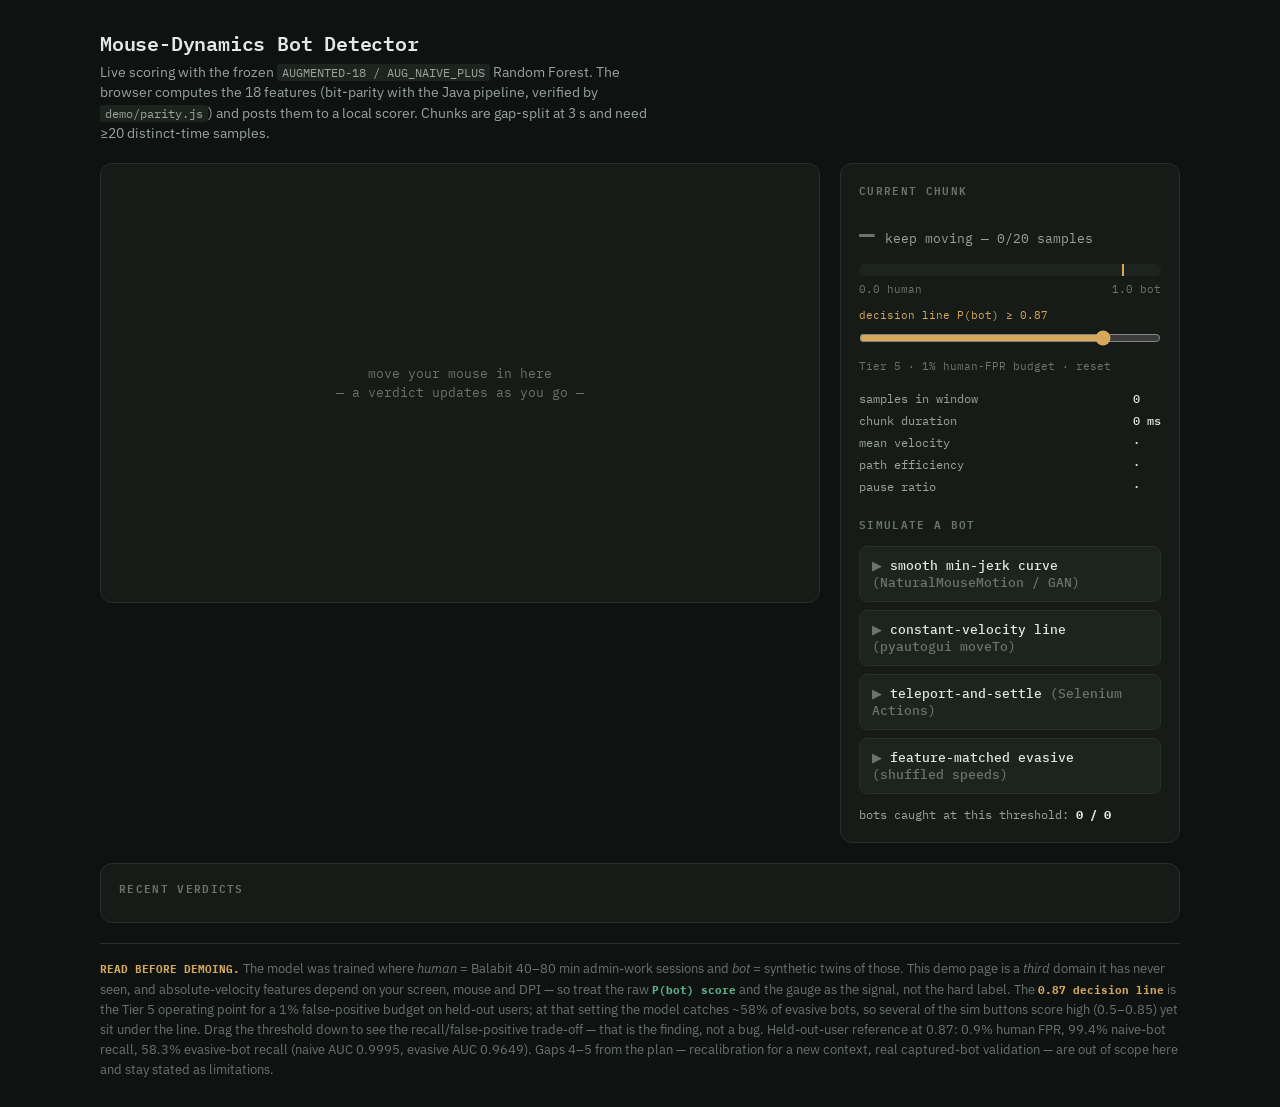
==== demo/index.html @ 03826515 "Demo front end: capture->feature bridge, live scorer, demo page Gaps 1-3 of the demo plan (model sel" ====
<!doctype html>
<html lang="en">
<head>
<meta charset="utf-8">
<meta name="viewport" content="width=device-width, initial-scale=1">
<title>Mouse-Dynamics Bot Detector — live demo</title>
<link rel="preconnect" href="https://fonts.googleapis.com">
<link rel="preconnect" href="https://fonts.gstatic.com" crossorigin>
<link rel="stylesheet" href="https://fonts.googleapis.com/css2?family=IBM+Plex+Mono:wght@400;500;600&family=IBM+Plex+Sans:wght@400;500;600&display=swap">
<style>
  :root{
    --bg:#0E1210; --panel:#161B18; --panel-2:#1D2420; --line:#28302B;
    --ink:#E4E8E4; --ink-soft:#9AA39C; --ink-faint:#6B746D;
    --accent:#5FB48D; --human:#5FB48D; --bot:#E4796C; --warn:#D6A85C;
    --mono:'IBM Plex Mono',ui-monospace,SFMono-Regular,Menlo,monospace;
    --sans:'IBM Plex Sans',system-ui,-apple-system,Segoe UI,Roboto,sans-serif;
  }
  *{box-sizing:border-box;margin:0}
  body{background:var(--bg);color:var(--ink);font-family:var(--sans);
    line-height:1.5;padding:28px;min-height:100vh}
  .shell{max-width:1080px;margin:0 auto;display:grid;gap:20px;
    grid-template-columns:1fr 340px}
  header{grid-column:1/-1}
  h1{font-family:var(--mono);font-weight:600;font-size:20px;letter-spacing:-.01em}
  .sub{color:var(--ink-soft);font-size:13.5px;margin-top:4px;max-width:70ch}
  .sub code{font-family:var(--mono);font-size:12px;background:var(--panel-2);
    padding:1px 5px;border-radius:3px}

  .arena{position:relative;background:var(--panel);border:1px solid var(--line);
    border-radius:12px;height:440px;overflow:hidden;cursor:crosshair;
    display:flex;align-items:center;justify-content:center}
  .arena .hint{font-family:var(--mono);font-size:13px;color:var(--ink-faint);
    text-align:center;pointer-events:none;transition:opacity .3s}
  .arena.active .hint{opacity:0}
  canvas.trail{position:absolute;inset:0;width:100%;height:100%}

  .panel{background:var(--panel);border:1px solid var(--line);border-radius:12px;
    padding:18px}
  .panel h2{font-family:var(--mono);font-size:11px;letter-spacing:.12em;
    text-transform:uppercase;color:var(--ink-faint);font-weight:600;margin-bottom:14px}

  .verdict{display:flex;align-items:baseline;gap:10px;margin-bottom:6px}
  .verdict .label{font-family:var(--mono);font-weight:600;font-size:26px}
  .verdict .label.human{color:var(--human)}
  .verdict .label.bot{color:var(--bot)}
  .verdict .label.idle{color:var(--ink-faint)}
  .verdict .p{font-family:var(--mono);font-size:13px;color:var(--ink-soft)}

  .meter{height:12px;background:var(--panel-2);border-radius:6px;position:relative;
    overflow:hidden;margin:12px 0 6px}
  .meter .fill{position:absolute;left:0;top:0;bottom:0;background:var(--accent);
    transition:width .25s ease, background .25s}
  .meter .thr{position:absolute;top:-3px;bottom:-3px;width:2px;background:var(--warn)}
  .scale{display:flex;justify-content:space-between;font-family:var(--mono);
    font-size:10.5px;color:var(--ink-faint)}
  .thr-ctl{display:block;margin-top:10px}
  .thr-ctl #thrNote{font-family:var(--mono);font-size:11px;color:var(--warn);display:block}
  .thr-ctl input[type=range]{width:100%;margin:6px 0 2px;accent-color:var(--warn)}
  .thr-hint{font-family:var(--mono);font-size:10.5px;color:var(--ink-faint);cursor:pointer}
  .catch{font-family:var(--mono);font-size:11.5px;color:var(--ink-soft);margin-top:12px}
  .catch b{color:var(--ink)}

  .stats{font-family:var(--mono);font-size:12px;color:var(--ink-soft);
    display:grid;grid-template-columns:1fr auto;gap:4px 12px;margin-top:14px}
  .stats b{color:var(--ink);font-weight:500}

  .btn{display:block;width:100%;font-family:var(--mono);font-size:13px;font-weight:500;
    padding:10px 12px;border-radius:8px;border:1px solid var(--line);
    background:var(--panel-2);color:var(--ink);cursor:pointer;margin-top:8px;
    text-align:left;transition:border-color .15s}
  .btn:hover{border-color:var(--accent)}
  .btn:disabled{opacity:.5;cursor:default}
  .btn .k{color:var(--ink-faint)}

  .log{grid-column:1/-1;background:var(--panel);border:1px solid var(--line);
    border-radius:12px;padding:16px 18px}
  .log h2{font-family:var(--mono);font-size:11px;letter-spacing:.12em;
    text-transform:uppercase;color:var(--ink-faint);font-weight:600;margin-bottom:10px}
  .log .rows{font-family:var(--mono);font-size:12px;max-height:150px;overflow-y:auto}
  .log .row{display:grid;grid-template-columns:64px 90px 1fr auto;gap:12px;
    padding:3px 0;border-bottom:1px solid var(--line);color:var(--ink-soft)}
  .log .row:last-child{border:none}
  .log .row .v.human{color:var(--human)}
  .log .row .v.bot{color:var(--bot)}

  .disclaimer{grid-column:1/-1;font-size:12.5px;color:var(--ink-faint);
    border-top:1px solid var(--line);padding-top:14px;line-height:1.6}
  .disclaimer b{color:var(--warn);font-family:var(--mono);font-size:11px}

  @media(max-width:820px){.shell{grid-template-columns:1fr}}
</style>
</head>
<body>
<div class="shell">
  <header>
    <h1>Mouse-Dynamics Bot Detector</h1>
    <p class="sub">Live scoring with the frozen <code>AUGMENTED-18 / AUG_NAIVE_PLUS</code>
      Random Forest. The browser computes the 18 features (bit-parity with the Java
      pipeline, verified by <code>demo/parity.js</code>) and posts them to a local
      scorer. Chunks are gap-split at 3&nbsp;s and need ≥20 distinct-time samples.</p>
  </header>

  <div class="arena" id="arena">
    <canvas class="trail" id="trail"></canvas>
    <div class="hint">move your mouse in here<br>— a verdict updates as you go —</div>
  </div>

  <div class="panel">
    <h2>Current chunk</h2>
    <div class="verdict">
      <span class="label idle" id="verdict">—</span>
      <span class="p" id="prob">P(bot) = ·</span>
    </div>
    <div class="meter">
      <div class="fill" id="fill" style="width:0%"></div>
      <div class="thr" id="thr" style="left:87%"></div>
    </div>
    <div class="scale"><span>0.0 human</span><span>1.0 bot</span></div>

    <label class="thr-ctl">
      <span id="thrNote">decision line P(bot) ≥ 0.87</span>
      <input type="range" id="thrSlider" min="0.40" max="0.97" step="0.01" value="0.87">
      <span class="thr-hint" id="thrHint">Tier&nbsp;5 · 1% human-FPR budget · reset</span>
    </label>

    <div class="stats" id="stats">
      <span>samples in window</span><b id="sN">0</b>
      <span>chunk duration</span><b id="sDur">0 ms</b>
      <span>mean velocity</span><b id="sVel">·</b>
      <span>path efficiency</span><b id="sEff">·</b>
      <span>pause ratio</span><b id="sPause">·</b>
    </div>

    <h2 style="margin-top:20px">Simulate a bot</h2>
    <button class="btn" id="btnBezier"><span class="k">▶</span> smooth min-jerk curve <span class="k">(NaturalMouseMotion / GAN)</span></button>
    <button class="btn" id="btnLinear"><span class="k">▶</span> constant-velocity line <span class="k">(pyautogui moveTo)</span></button>
    <button class="btn" id="btnStep"><span class="k">▶</span> teleport-and-settle <span class="k">(Selenium Actions)</span></button>
    <button class="btn" id="btnEvasive"><span class="k">▶</span> feature-matched evasive <span class="k">(shuffled speeds)</span></button>
    <p class="catch" id="catch">bots caught at this threshold: <b id="catchN">0 / 0</b></p>
  </div>

  <div class="log">
    <h2>Recent verdicts</h2>
    <div class="rows" id="rows"></div>
  </div>

  <p class="disclaimer">
    <b>READ BEFORE DEMOING.</b>
    The model was trained where <em>human</em> = Balabit 40–80&nbsp;min admin-work
    sessions and <em>bot</em> = synthetic twins of those. This demo page is a
    <em>third</em> domain it has never seen, and absolute-velocity features depend
    on your screen, mouse and DPI — so treat the raw <b style="color:var(--accent)">P(bot) score</b>
    and the gauge as the signal, not the hard label. The <b style="color:var(--warn)">0.87
    decision line</b> is the Tier&nbsp;5 operating point for a 1% false-positive
    budget on held-out users; at that setting the model catches ~58% of evasive
    bots, so several of the sim buttons score high (0.5–0.85) yet sit under the
    line. Drag the threshold down to see the recall/false-positive trade-off — that
    is the finding, not a bug. Held-out-user reference at 0.87: 0.9% human FPR,
    99.4% naive-bot recall, 58.3% evasive-bot recall (naive AUC 0.9995, evasive
    AUC 0.9649). Gaps 4–5 from the plan — recalibration for a new context, real
    captured-bot validation — are out of scope here and stay stated as limitations.
  </p>
</div>

<script src="features.js"></script>
<script src="demo.js"></script>
</body>
</html>
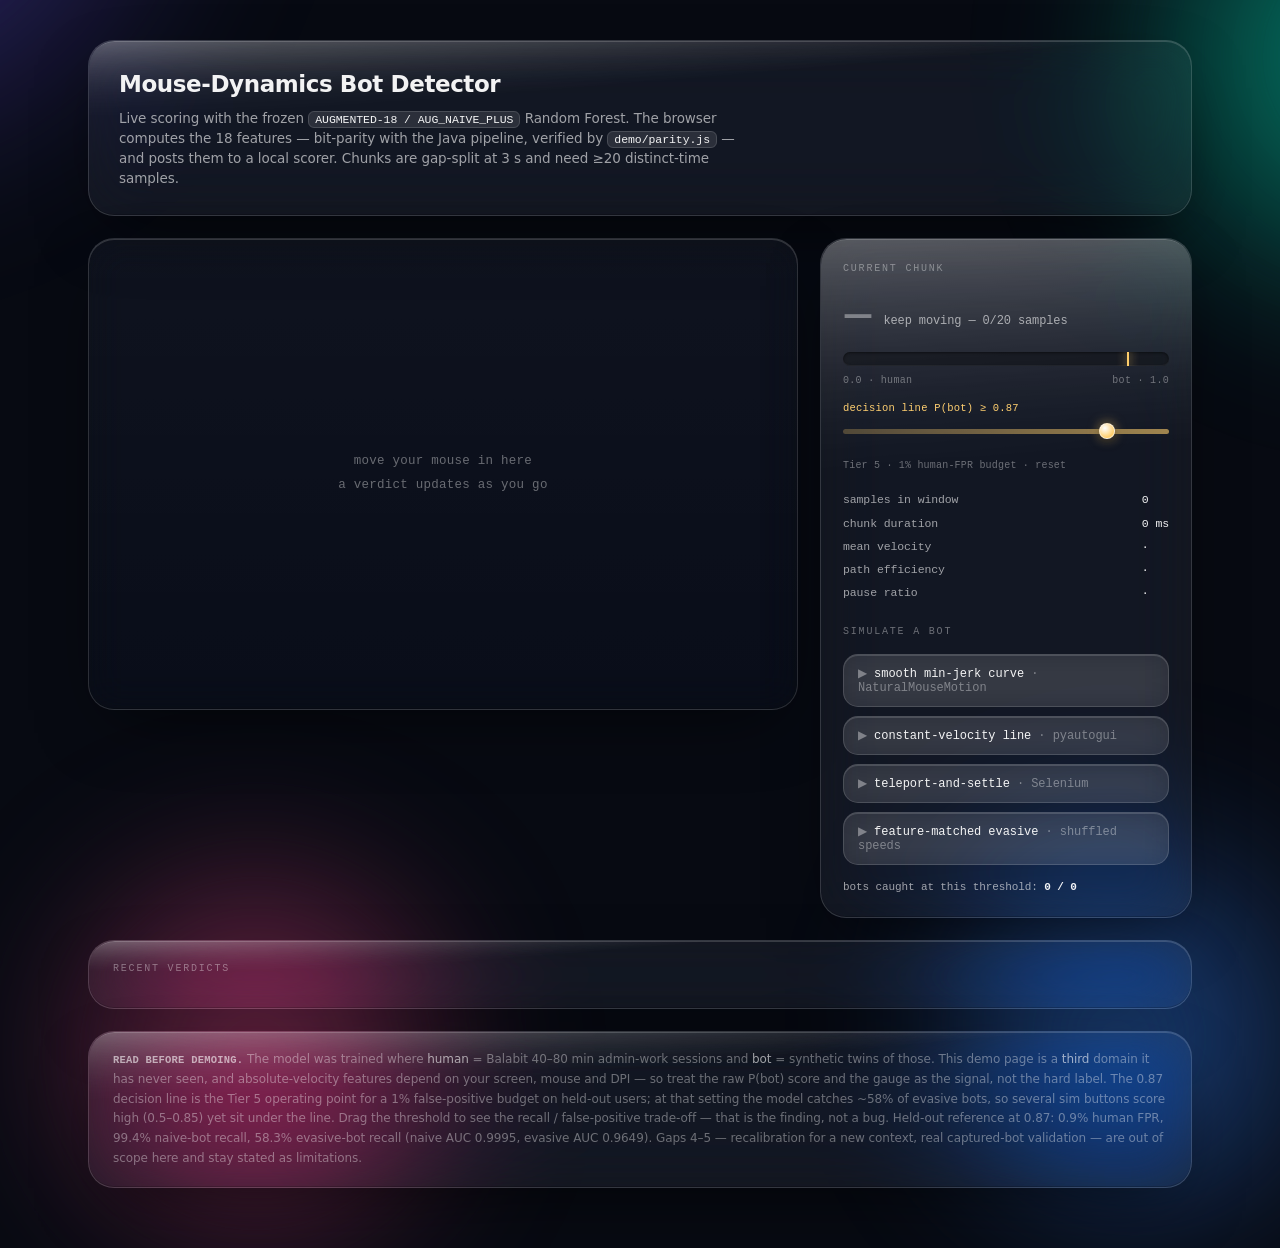
==== commit 2ce4d8fc: "Demo: Liquid Glass redesign Restyled demo/index.html in place (all capture/scoring JS unchanged): am" ====
--- a/demo/index.html
+++ b/demo/index.html
@@ -4,118 +4,217 @@
 <meta charset="utf-8">
 <meta name="viewport" content="width=device-width, initial-scale=1">
 <title>Mouse-Dynamics Bot Detector — live demo</title>
-<link rel="preconnect" href="https://fonts.googleapis.com">
-<link rel="preconnect" href="https://fonts.gstatic.com" crossorigin>
-<link rel="stylesheet" href="https://fonts.googleapis.com/css2?family=IBM+Plex+Mono:wght@400;500;600&family=IBM+Plex+Sans:wght@400;500;600&display=swap">
 <style>
   :root{
-    --bg:#0E1210; --panel:#161B18; --panel-2:#1D2420; --line:#28302B;
-    --ink:#E4E8E4; --ink-soft:#9AA39C; --ink-faint:#6B746D;
-    --accent:#5FB48D; --human:#5FB48D; --bot:#E4796C; --warn:#D6A85C;
-    --mono:'IBM Plex Mono',ui-monospace,SFMono-Regular,Menlo,monospace;
-    --sans:'IBM Plex Sans',system-ui,-apple-system,Segoe UI,Roboto,sans-serif;
-  }
+    /* ambient field */
+    --void:#070a12;
+    --orb-1:#6f5cff;   /* violet  */
+    --orb-2:#25e6c5;   /* teal    */
+    --orb-3:#ff5c8a;   /* magenta */
+    --orb-4:#4d84ff;   /* blue    */
+
+    /* glass */
+    --glass:rgba(255,255,255,.055);
+    --glass-hi:rgba(255,255,255,.10);
+    --edge:rgba(255,255,255,.14);
+    --edge-lit:rgba(255,255,255,.42);
+    --shadow:0 24px 70px -24px rgba(0,0,0,.65);
+    --inner:inset 0 1px 0 rgba(255,255,255,.16), inset 0 -1px 0 rgba(0,0,0,.18);
+
+    /* ink */
+    --ink:rgba(255,255,255,.95);
+    --ink-soft:rgba(255,255,255,.60);
+    --ink-faint:rgba(255,255,255,.38);
+
+    /* state */
+    --human:#5fe9b6;
+    --bot:#ff7d6c;
+    --warn:#ffce6b;
+
+    --r-lg:26px; --r-md:15px; --r-sm:10px;
+    --sans:-apple-system,BlinkMacSystemFont,"SF Pro Text","SF Pro Display","Segoe UI",system-ui,sans-serif;
+    --mono:"SF Mono",ui-monospace,SFMono-Regular,Menlo,"Cascadia Mono",monospace;
+  }
+
   *{box-sizing:border-box;margin:0}
-  body{background:var(--bg);color:var(--ink);font-family:var(--sans);
-    line-height:1.5;padding:28px;min-height:100vh}
-  .shell{max-width:1080px;margin:0 auto;display:grid;gap:20px;
-    grid-template-columns:1fr 340px}
-  header{grid-column:1/-1}
-  h1{font-family:var(--mono);font-weight:600;font-size:20px;letter-spacing:-.01em}
-  .sub{color:var(--ink-soft);font-size:13.5px;margin-top:4px;max-width:70ch}
-  .sub code{font-family:var(--mono);font-size:12px;background:var(--panel-2);
-    padding:1px 5px;border-radius:3px}
-
-  .arena{position:relative;background:var(--panel);border:1px solid var(--line);
-    border-radius:12px;height:440px;overflow:hidden;cursor:crosshair;
-    display:flex;align-items:center;justify-content:center}
-  .arena .hint{font-family:var(--mono);font-size:13px;color:var(--ink-faint);
-    text-align:center;pointer-events:none;transition:opacity .3s}
+  html,body{height:100%}
+  body{
+    font-family:var(--sans);color:var(--ink);line-height:1.5;
+    background:var(--void);
+    -webkit-font-smoothing:antialiased;text-rendering:optimizeLegibility;
+    overflow-x:hidden;
+  }
+
+  /* ---------- ambient depth layer ---------- */
+  .ambient{position:fixed;inset:-20vmax;z-index:-1;filter:blur(70px) saturate(150%);pointer-events:none}
+  .ambient span{position:absolute;border-radius:50%;opacity:.55;mix-blend-mode:screen}
+  .ambient .a{width:52vmax;height:52vmax;left:-8vmax;top:-10vmax;background:radial-gradient(circle at 30% 30%,var(--orb-1),transparent 62%);animation:drift1 34s ease-in-out infinite}
+  .ambient .b{width:46vmax;height:46vmax;right:-6vmax;top:6vmax;background:radial-gradient(circle at 60% 40%,var(--orb-2),transparent 60%);animation:drift2 40s ease-in-out infinite}
+  .ambient .c{width:44vmax;height:44vmax;left:18vmax;bottom:-14vmax;background:radial-gradient(circle at 50% 50%,var(--orb-3),transparent 60%);animation:drift3 46s ease-in-out infinite}
+  .ambient .d{width:38vmax;height:38vmax;right:10vmax;bottom:-6vmax;background:radial-gradient(circle at 40% 60%,var(--orb-4),transparent 62%);animation:drift1 52s ease-in-out infinite reverse}
+  @keyframes drift1{0%,100%{transform:translate3d(0,0,0)}50%{transform:translate3d(6vmax,4vmax,0)}}
+  @keyframes drift2{0%,100%{transform:translate3d(0,0,0)}50%{transform:translate3d(-5vmax,5vmax,0)}}
+  @keyframes drift3{0%,100%{transform:translate3d(0,0,0)}50%{transform:translate3d(4vmax,-6vmax,0)}}
+
+  /* ---------- glass surface ---------- */
+  .glass{
+    position:relative;
+    background:var(--glass);
+    -webkit-backdrop-filter:blur(30px) saturate(165%);
+    backdrop-filter:blur(30px) saturate(165%);
+    border:1px solid var(--edge);
+    border-radius:var(--r-lg);
+    box-shadow:var(--shadow),var(--inner);
+  }
+  .glass::before{
+    content:"";position:absolute;inset:0;border-radius:inherit;pointer-events:none;
+    background:linear-gradient(175deg,var(--edge-lit),transparent 34%);
+    -webkit-mask:linear-gradient(#000,transparent 46%);mask:linear-gradient(#000,transparent 46%);
+    opacity:.7;
+  }
+
+  /* ---------- layout ---------- */
+  .wrap{max-width:1160px;margin:0 auto;padding:40px 28px 64px;
+    display:grid;grid-template-columns:1fr 372px;gap:22px;align-items:start}
+  header{grid-column:1/-1;padding:26px 30px;display:flex;flex-direction:column;gap:6px}
+  h1{font-size:23px;font-weight:600;letter-spacing:-.018em}
+  .sub{color:var(--ink-soft);font-size:13.5px;max-width:74ch;letter-spacing:-.005em}
+  .sub code{font-family:var(--mono);font-size:11.5px;color:var(--ink);
+    background:var(--glass-hi);padding:1px 6px;border-radius:6px;border:1px solid var(--edge)}
+
+  /* ---------- arena ---------- */
+  .arena{
+    position:relative;height:472px;overflow:hidden;cursor:crosshair;
+    border-radius:var(--r-lg);
+    background:linear-gradient(180deg,rgba(255,255,255,.04),rgba(255,255,255,.015));
+    -webkit-backdrop-filter:blur(18px) saturate(150%);backdrop-filter:blur(18px) saturate(150%);
+    border:1px solid var(--edge);box-shadow:var(--shadow),var(--inner);
+    display:flex;align-items:center;justify-content:center;
+  }
+  canvas.trail{position:absolute;inset:0;width:100%;height:100%}
+  .hint{font-family:var(--mono);font-size:12.5px;color:var(--ink-faint);text-align:center;
+    pointer-events:none;transition:opacity .4s ease;line-height:1.9;letter-spacing:.02em}
   .arena.active .hint{opacity:0}
-  canvas.trail{position:absolute;inset:0;width:100%;height:100%}
-
-  .panel{background:var(--panel);border:1px solid var(--line);border-radius:12px;
-    padding:18px}
-  .panel h2{font-family:var(--mono);font-size:11px;letter-spacing:.12em;
-    text-transform:uppercase;color:var(--ink-faint);font-weight:600;margin-bottom:14px}
-
-  .verdict{display:flex;align-items:baseline;gap:10px;margin-bottom:6px}
-  .verdict .label{font-family:var(--mono);font-weight:600;font-size:26px}
-  .verdict .label.human{color:var(--human)}
-  .verdict .label.bot{color:var(--bot)}
+
+  /* ---------- panel ---------- */
+  .panel{padding:22px}
+  .panel h2{font-family:var(--mono);font-size:10px;font-weight:500;letter-spacing:.18em;
+    text-transform:uppercase;color:var(--ink-faint);margin-bottom:15px}
+
+  .verdict{display:flex;align-items:baseline;gap:11px;margin-bottom:2px}
+  .verdict .label{font-size:30px;font-weight:600;letter-spacing:-.02em;transition:color .3s ease}
+  .verdict .label.human{color:var(--human);text-shadow:0 0 24px rgba(95,233,182,.45)}
+  .verdict .label.bot{color:var(--bot);text-shadow:0 0 24px rgba(255,125,108,.45)}
   .verdict .label.idle{color:var(--ink-faint)}
-  .verdict .p{font-family:var(--mono);font-size:13px;color:var(--ink-soft)}
-
-  .meter{height:12px;background:var(--panel-2);border-radius:6px;position:relative;
-    overflow:hidden;margin:12px 0 6px}
-  .meter .fill{position:absolute;left:0;top:0;bottom:0;background:var(--accent);
-    transition:width .25s ease, background .25s}
-  .meter .thr{position:absolute;top:-3px;bottom:-3px;width:2px;background:var(--warn)}
-  .scale{display:flex;justify-content:space-between;font-family:var(--mono);
-    font-size:10.5px;color:var(--ink-faint)}
-  .thr-ctl{display:block;margin-top:10px}
-  .thr-ctl #thrNote{font-family:var(--mono);font-size:11px;color:var(--warn);display:block}
-  .thr-ctl input[type=range]{width:100%;margin:6px 0 2px;accent-color:var(--warn)}
-  .thr-hint{font-family:var(--mono);font-size:10.5px;color:var(--ink-faint);cursor:pointer}
-  .catch{font-family:var(--mono);font-size:11.5px;color:var(--ink-soft);margin-top:12px}
-  .catch b{color:var(--ink)}
-
-  .stats{font-family:var(--mono);font-size:12px;color:var(--ink-soft);
-    display:grid;grid-template-columns:1fr auto;gap:4px 12px;margin-top:14px}
-  .stats b{color:var(--ink);font-weight:500}
-
-  .btn{display:block;width:100%;font-family:var(--mono);font-size:13px;font-weight:500;
-    padding:10px 12px;border-radius:8px;border:1px solid var(--line);
-    background:var(--panel-2);color:var(--ink);cursor:pointer;margin-top:8px;
-    text-align:left;transition:border-color .15s}
-  .btn:hover{border-color:var(--accent)}
-  .btn:disabled{opacity:.5;cursor:default}
+  .verdict .p{font-family:var(--mono);font-size:12px;color:var(--ink-soft);letter-spacing:-.01em}
+
+  .meter{position:relative;height:14px;margin:16px 0 7px;border-radius:999px;overflow:hidden;
+    background:rgba(0,0,0,.32);box-shadow:inset 0 1px 3px rgba(0,0,0,.5),inset 0 -1px 0 rgba(255,255,255,.06)}
+  .meter .fill{position:absolute;left:0;top:0;bottom:0;width:0;border-radius:999px;
+    background:linear-gradient(90deg,#2fbf8f,var(--human));
+    box-shadow:0 0 18px rgba(95,233,182,.5);
+    transition:width .35s cubic-bezier(.32,.9,.32,1),background .3s ease,box-shadow .3s ease}
+  .meter .fill.bot{background:linear-gradient(90deg,#ff5c7a,var(--bot));
+    box-shadow:0 0 20px rgba(255,125,108,.55)}
+  .meter .thr{position:absolute;top:-4px;bottom:-4px;width:2px;background:var(--warn);
+    box-shadow:0 0 10px rgba(255,206,107,.8);transition:left .18s ease}
+  .scale{display:flex;justify-content:space-between;font-family:var(--mono);font-size:10px;
+    color:var(--ink-faint);letter-spacing:.03em}
+
+  .thr-ctl{display:block;margin-top:13px}
+  .thr-ctl #thrNote{font-family:var(--mono);font-size:10.5px;color:var(--warn);
+    display:block;letter-spacing:.02em}
+  .thr-ctl input[type=range]{
+    -webkit-appearance:none;appearance:none;width:100%;height:26px;margin:2px 0 0;background:transparent;cursor:pointer}
+  .thr-ctl input[type=range]::-webkit-slider-runnable-track{height:5px;border-radius:999px;
+    background:linear-gradient(90deg,rgba(255,206,107,.25),rgba(255,206,107,.6))}
+  .thr-ctl input[type=range]::-moz-range-track{height:5px;border-radius:999px;background:rgba(255,206,107,.4)}
+  .thr-ctl input[type=range]::-webkit-slider-thumb{-webkit-appearance:none;appearance:none;
+    width:16px;height:16px;margin-top:-6px;border-radius:50%;
+    background:radial-gradient(circle at 35% 30%,#fff,#ffce6b 70%);
+    border:1px solid rgba(255,255,255,.6);box-shadow:0 2px 8px rgba(0,0,0,.5),0 0 12px rgba(255,206,107,.6)}
+  .thr-ctl input[type=range]::-moz-range-thumb{width:15px;height:15px;border-radius:50%;border:1px solid #fff;
+    background:#ffce6b;box-shadow:0 0 12px rgba(255,206,107,.6)}
+  .thr-hint{font-family:var(--mono);font-size:10px;color:var(--ink-faint);cursor:pointer;
+    letter-spacing:.02em;transition:color .2s}
+  .thr-hint:hover{color:var(--ink-soft)}
+
+  .stats{display:grid;grid-template-columns:1fr auto;gap:6px 14px;margin-top:16px;
+    font-family:var(--mono);font-size:11.5px;color:var(--ink-soft);letter-spacing:-.01em}
+  .stats b{color:var(--ink);font-weight:500;font-variant-numeric:tabular-nums}
+
+  .btn{display:block;width:100%;text-align:left;margin-top:9px;
+    font-family:var(--mono);font-size:12px;font-weight:500;letter-spacing:-.005em;
+    padding:11px 14px;border-radius:var(--r-md);color:var(--ink);
+    background:var(--glass-hi);
+    -webkit-backdrop-filter:blur(14px);backdrop-filter:blur(14px);
+    border:1px solid var(--edge);
+    box-shadow:inset 0 1px 0 rgba(255,255,255,.14);
+    cursor:pointer;transition:transform .16s ease,background .2s ease,box-shadow .2s ease,border-color .2s ease}
+  .btn:hover{transform:translateY(-1px);background:rgba(255,255,255,.15);
+    border-color:var(--edge-lit);box-shadow:inset 0 1px 0 rgba(255,255,255,.22),0 8px 22px -10px rgba(0,0,0,.6)}
+  .btn:active{transform:translateY(0)}
   .btn .k{color:var(--ink-faint)}
 
-  .log{grid-column:1/-1;background:var(--panel);border:1px solid var(--line);
-    border-radius:12px;padding:16px 18px}
-  .log h2{font-family:var(--mono);font-size:11px;letter-spacing:.12em;
-    text-transform:uppercase;color:var(--ink-faint);font-weight:600;margin-bottom:10px}
-  .log .rows{font-family:var(--mono);font-size:12px;max-height:150px;overflow-y:auto}
-  .log .row{display:grid;grid-template-columns:64px 90px 1fr auto;gap:12px;
-    padding:3px 0;border-bottom:1px solid var(--line);color:var(--ink-soft)}
-  .log .row:last-child{border:none}
-  .log .row .v.human{color:var(--human)}
-  .log .row .v.bot{color:var(--bot)}
-
-  .disclaimer{grid-column:1/-1;font-size:12.5px;color:var(--ink-faint);
-    border-top:1px solid var(--line);padding-top:14px;line-height:1.6}
-  .disclaimer b{color:var(--warn);font-family:var(--mono);font-size:11px}
-
-  @media(max-width:820px){.shell{grid-template-columns:1fr}}
+  .catch{font-family:var(--mono);font-size:11px;color:var(--ink-soft);margin-top:14px;letter-spacing:-.01em}
+  .catch b{color:var(--ink);font-variant-numeric:tabular-nums}
+
+  /* ---------- log ---------- */
+  .log{grid-column:1/-1;padding:20px 24px}
+  .log h2{font-family:var(--mono);font-size:10px;font-weight:500;letter-spacing:.18em;
+    text-transform:uppercase;color:var(--ink-faint);margin-bottom:12px}
+  .rows{font-family:var(--mono);font-size:11.5px;max-height:158px;overflow-y:auto}
+  .row{display:grid;grid-template-columns:66px 96px 1fr auto;gap:14px;padding:4px 0;
+    border-bottom:1px solid rgba(255,255,255,.07);color:var(--ink-soft);
+    font-variant-numeric:tabular-nums}
+  .row:last-child{border:none}
+  .row .v.human{color:var(--human)}
+  .row .v.bot{color:var(--bot)}
+
+  /* ---------- disclaimer ---------- */
+  .disclaimer{grid-column:1/-1;padding:18px 24px;font-size:12px;color:var(--ink-faint);
+    line-height:1.65;letter-spacing:-.005em}
+  .disclaimer b{color:var(--ink-soft);font-family:var(--mono);font-size:10.5px;letter-spacing:.02em}
+  .disclaimer em{font-style:normal;color:var(--ink-soft)}
+
+  @media (max-width:900px){.wrap{grid-template-columns:1fr}}
+  @media (prefers-reduced-motion:reduce){
+    .ambient span{animation:none}
+    .fill,.thr,.btn,.hint{transition:none}
+  }
 </style>
 </head>
 <body>
-<div class="shell">
-  <header>
+
+<div class="ambient" aria-hidden="true">
+  <span class="a"></span><span class="b"></span><span class="c"></span><span class="d"></span>
+</div>
+
+<div class="wrap">
+  <header class="glass">
     <h1>Mouse-Dynamics Bot Detector</h1>
     <p class="sub">Live scoring with the frozen <code>AUGMENTED-18 / AUG_NAIVE_PLUS</code>
-      Random Forest. The browser computes the 18 features (bit-parity with the Java
-      pipeline, verified by <code>demo/parity.js</code>) and posts them to a local
+      Random Forest. The browser computes the 18 features — bit-parity with the Java
+      pipeline, verified by <code>demo/parity.js</code> — and posts them to a local
       scorer. Chunks are gap-split at 3&nbsp;s and need ≥20 distinct-time samples.</p>
   </header>
 
   <div class="arena" id="arena">
     <canvas class="trail" id="trail"></canvas>
-    <div class="hint">move your mouse in here<br>— a verdict updates as you go —</div>
+    <div class="hint">move your mouse in here<br>a verdict updates as you go</div>
   </div>
 
-  <div class="panel">
+  <div class="panel glass">
     <h2>Current chunk</h2>
     <div class="verdict">
       <span class="label idle" id="verdict">—</span>
       <span class="p" id="prob">P(bot) = ·</span>
     </div>
     <div class="meter">
-      <div class="fill" id="fill" style="width:0%"></div>
+      <div class="fill" id="fill"></div>
       <div class="thr" id="thr" style="left:87%"></div>
     </div>
-    <div class="scale"><span>0.0 human</span><span>1.0 bot</span></div>
+    <div class="scale"><span>0.0 · human</span><span>bot · 1.0</span></div>
 
     <label class="thr-ctl">
       <span id="thrNote">decision line P(bot) ≥ 0.87</span>
@@ -131,34 +230,34 @@
       <span>pause ratio</span><b id="sPause">·</b>
     </div>
 
-    <h2 style="margin-top:20px">Simulate a bot</h2>
-    <button class="btn" id="btnBezier"><span class="k">▶</span> smooth min-jerk curve <span class="k">(NaturalMouseMotion / GAN)</span></button>
-    <button class="btn" id="btnLinear"><span class="k">▶</span> constant-velocity line <span class="k">(pyautogui moveTo)</span></button>
-    <button class="btn" id="btnStep"><span class="k">▶</span> teleport-and-settle <span class="k">(Selenium Actions)</span></button>
-    <button class="btn" id="btnEvasive"><span class="k">▶</span> feature-matched evasive <span class="k">(shuffled speeds)</span></button>
+    <h2 style="margin-top:22px">Simulate a bot</h2>
+    <button class="btn" id="btnBezier"><span class="k">▶</span> smooth min-jerk curve <span class="k">· NaturalMouseMotion</span></button>
+    <button class="btn" id="btnLinear"><span class="k">▶</span> constant-velocity line <span class="k">· pyautogui</span></button>
+    <button class="btn" id="btnStep"><span class="k">▶</span> teleport-and-settle <span class="k">· Selenium</span></button>
+    <button class="btn" id="btnEvasive"><span class="k">▶</span> feature-matched evasive <span class="k">· shuffled speeds</span></button>
     <p class="catch" id="catch">bots caught at this threshold: <b id="catchN">0 / 0</b></p>
   </div>
 
-  <div class="log">
+  <div class="log glass">
     <h2>Recent verdicts</h2>
     <div class="rows" id="rows"></div>
   </div>
 
-  <p class="disclaimer">
+  <p class="disclaimer glass">
     <b>READ BEFORE DEMOING.</b>
     The model was trained where <em>human</em> = Balabit 40–80&nbsp;min admin-work
     sessions and <em>bot</em> = synthetic twins of those. This demo page is a
     <em>third</em> domain it has never seen, and absolute-velocity features depend
-    on your screen, mouse and DPI — so treat the raw <b style="color:var(--accent)">P(bot) score</b>
-    and the gauge as the signal, not the hard label. The <b style="color:var(--warn)">0.87
-    decision line</b> is the Tier&nbsp;5 operating point for a 1% false-positive
-    budget on held-out users; at that setting the model catches ~58% of evasive
-    bots, so several of the sim buttons score high (0.5–0.85) yet sit under the
-    line. Drag the threshold down to see the recall/false-positive trade-off — that
-    is the finding, not a bug. Held-out-user reference at 0.87: 0.9% human FPR,
-    99.4% naive-bot recall, 58.3% evasive-bot recall (naive AUC 0.9995, evasive
-    AUC 0.9649). Gaps 4–5 from the plan — recalibration for a new context, real
-    captured-bot validation — are out of scope here and stay stated as limitations.
+    on your screen, mouse and DPI — so treat the raw P(bot) score and the gauge as
+    the signal, not the hard label. The 0.87 decision line is the Tier&nbsp;5
+    operating point for a 1% false-positive budget on held-out users; at that
+    setting the model catches ~58% of evasive bots, so several sim buttons score
+    high (0.5–0.85) yet sit under the line. Drag the threshold to see the
+    recall / false-positive trade-off — that is the finding, not a bug. Held-out
+    reference at 0.87: 0.9% human FPR, 99.4% naive-bot recall, 58.3% evasive-bot
+    recall (naive AUC 0.9995, evasive AUC 0.9649). Gaps 4–5 — recalibration for a
+    new context, real captured-bot validation — are out of scope here and stay
+    stated as limitations.
   </p>
 </div>
 
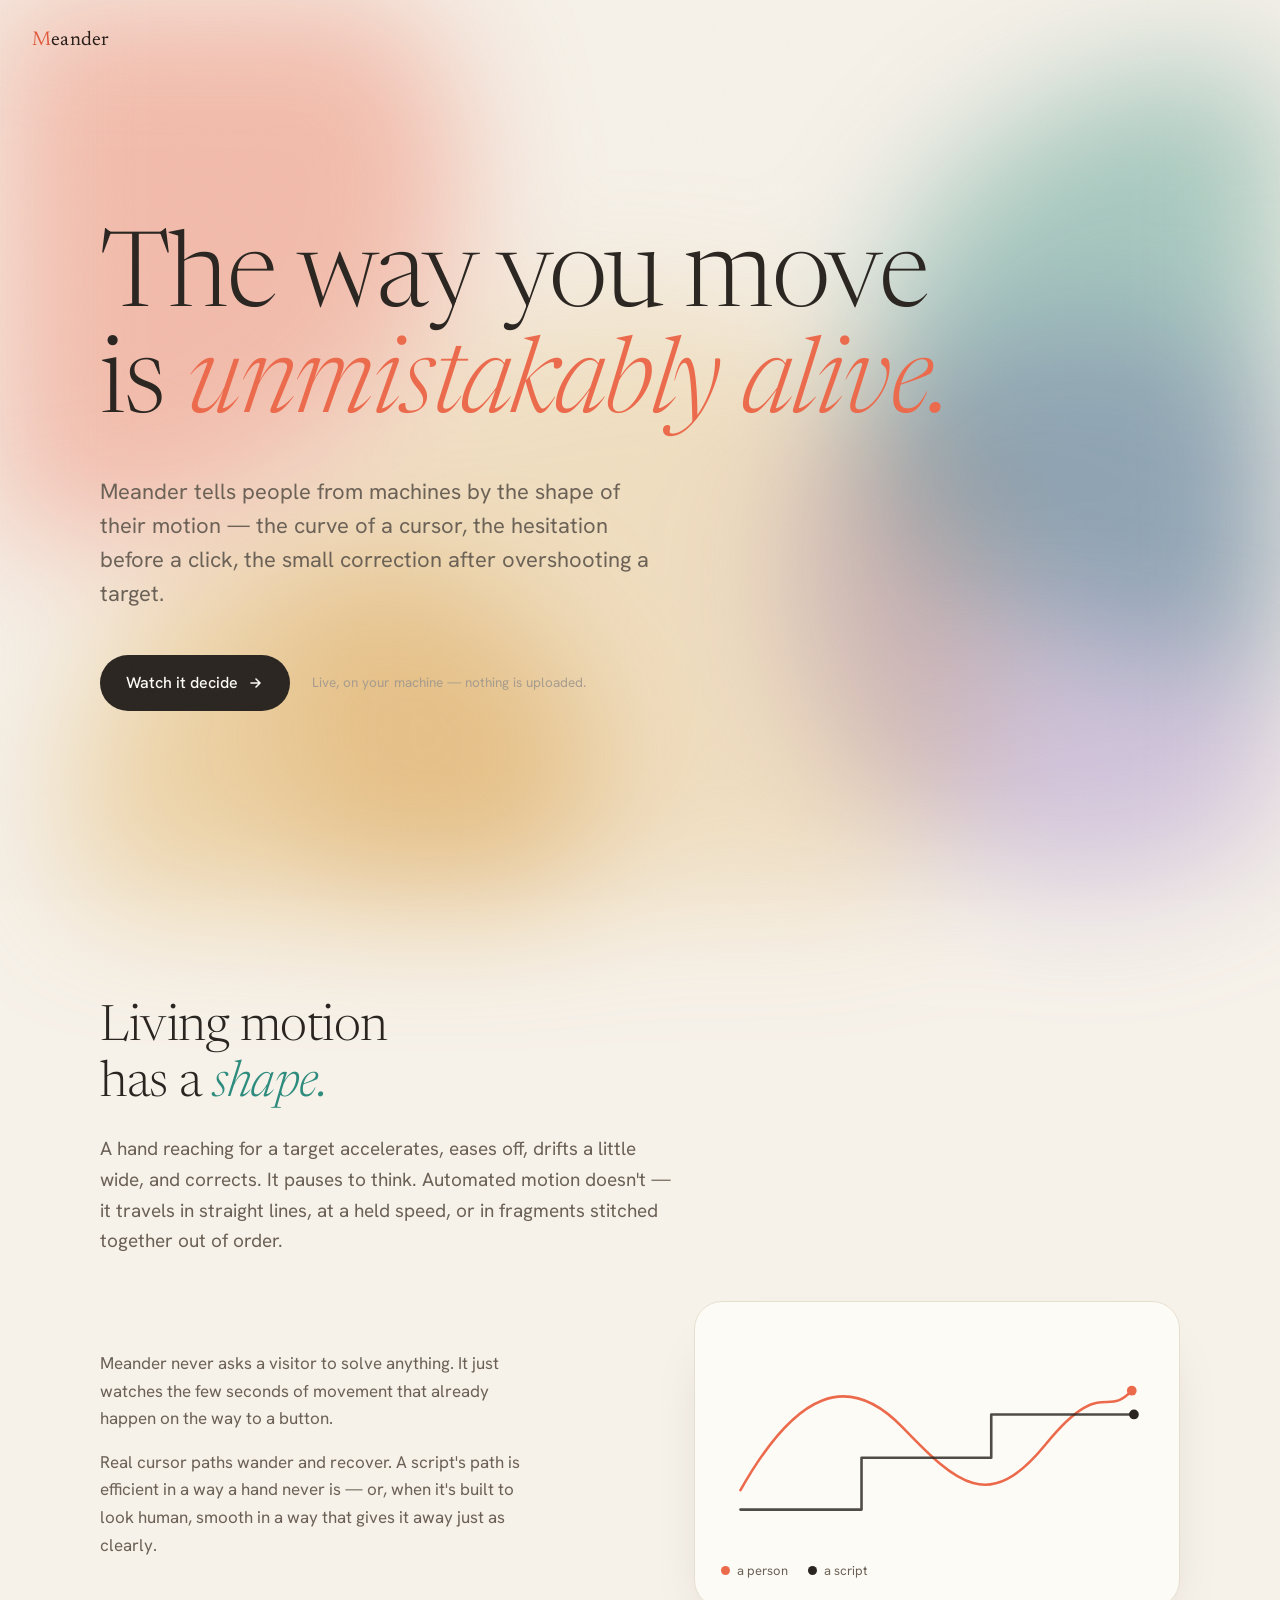
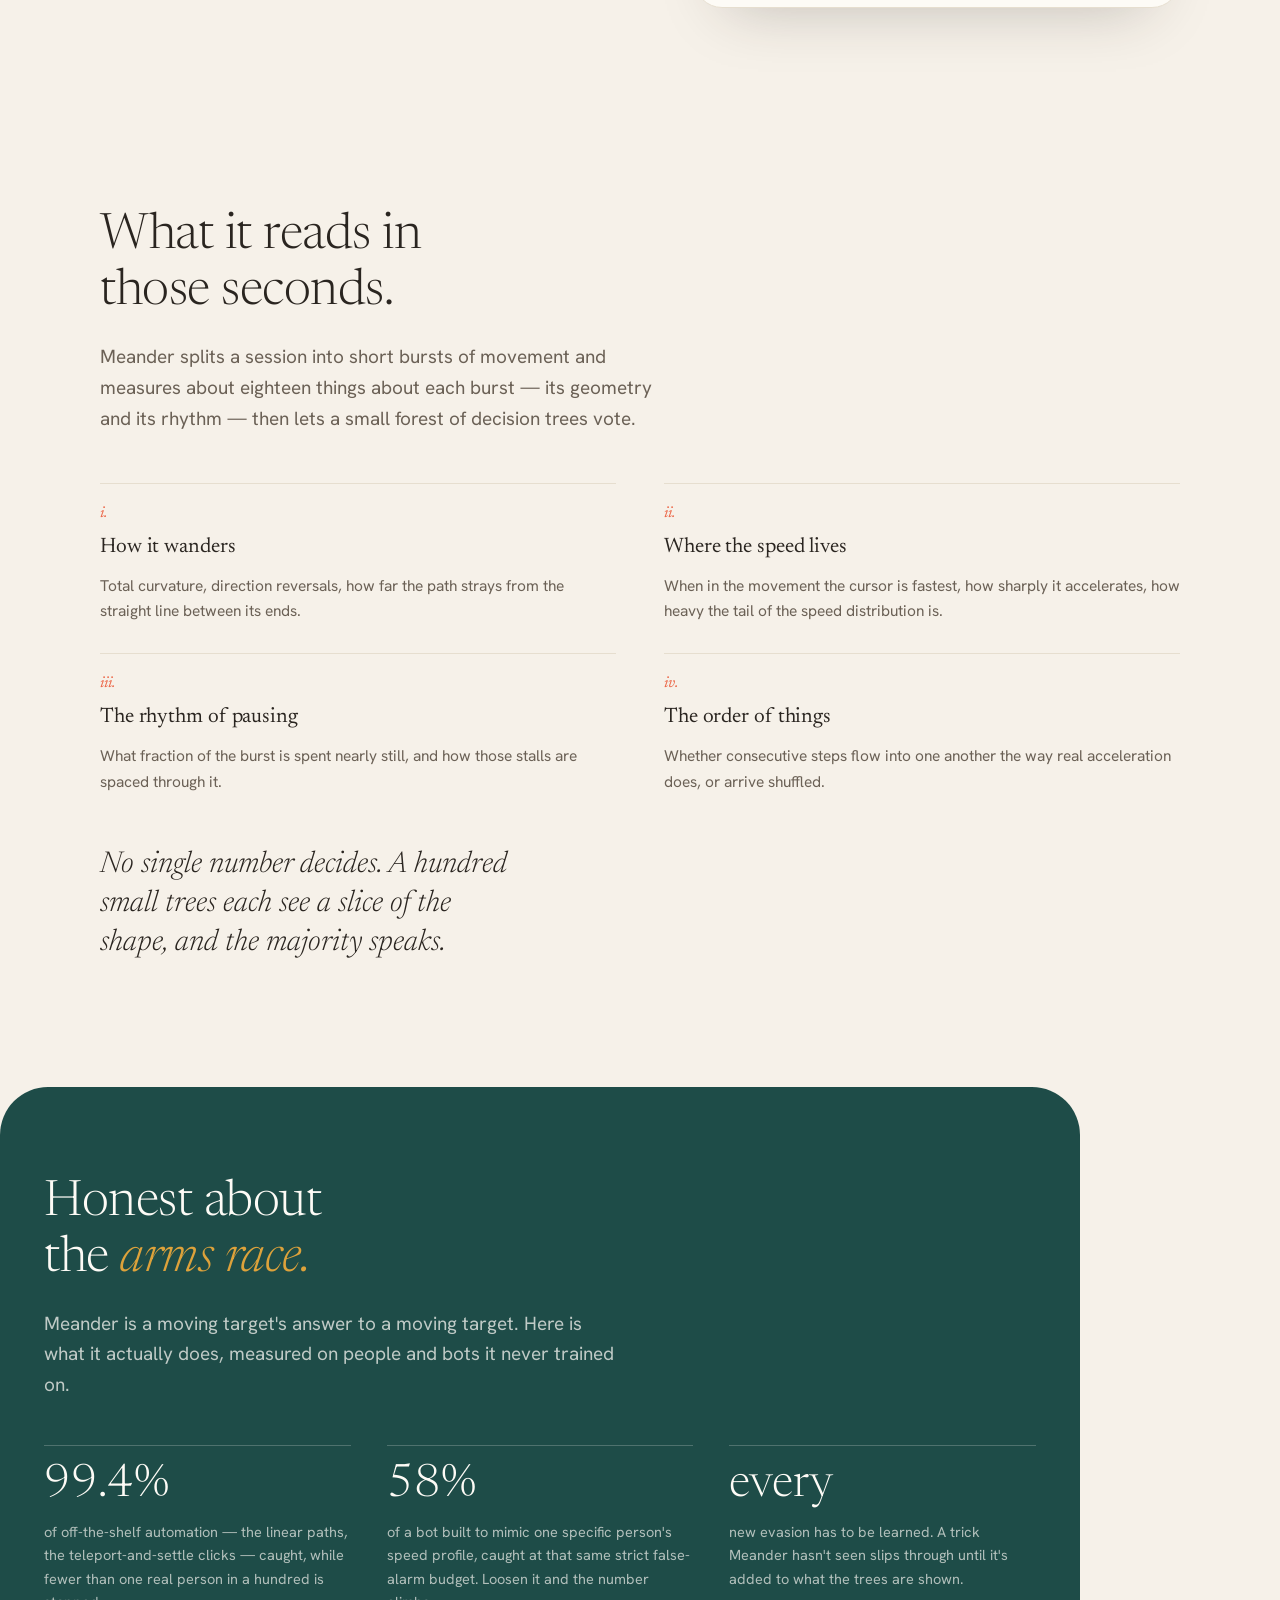
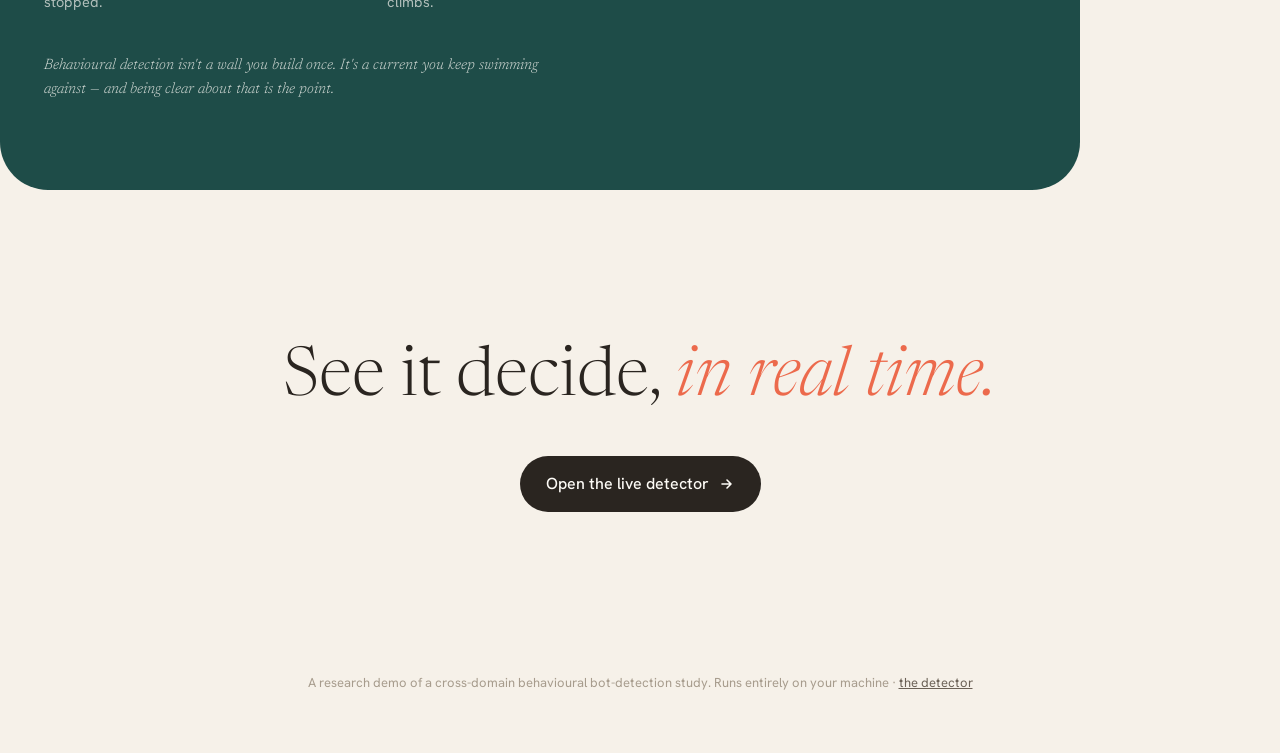
==== commit 4b27b2b5: "Demo: Organic/Fluid landing page ("Meander") in front of the detector Split the demo into two pages," ====
--- a/demo/index.html
+++ b/demo/index.html
@@ -3,265 +3,300 @@
 <head>
 <meta charset="utf-8">
 <meta name="viewport" content="width=device-width, initial-scale=1">
-<title>Mouse-Dynamics Bot Detector — live demo</title>
+<title>Meander — motion tells people from machines</title>
+<link rel="preconnect" href="https://fonts.googleapis.com">
+<link rel="preconnect" href="https://fonts.gstatic.com" crossorigin>
+<link rel="stylesheet" href="https://fonts.googleapis.com/css2?family=Newsreader:ital,wght@0,300;0,400;0,500;1,300;1,400&family=Hanken+Grotesk:wght@400;500;600&display=swap">
 <style>
   :root{
-    /* ambient field */
-    --void:#070a12;
-    --orb-1:#6f5cff;   /* violet  */
-    --orb-2:#25e6c5;   /* teal    */
-    --orb-3:#ff5c8a;   /* magenta */
-    --orb-4:#4d84ff;   /* blue    */
-
-    /* glass */
-    --glass:rgba(255,255,255,.055);
-    --glass-hi:rgba(255,255,255,.10);
-    --edge:rgba(255,255,255,.14);
-    --edge-lit:rgba(255,255,255,.42);
-    --shadow:0 24px 70px -24px rgba(0,0,0,.65);
-    --inner:inset 0 1px 0 rgba(255,255,255,.16), inset 0 -1px 0 rgba(0,0,0,.18);
-
-    /* ink */
-    --ink:rgba(255,255,255,.95);
-    --ink-soft:rgba(255,255,255,.60);
-    --ink-faint:rgba(255,255,255,.38);
-
-    /* state */
-    --human:#5fe9b6;
-    --bot:#ff7d6c;
-    --warn:#ffce6b;
-
-    --r-lg:26px; --r-md:15px; --r-sm:10px;
-    --sans:-apple-system,BlinkMacSystemFont,"SF Pro Text","SF Pro Display","Segoe UI",system-ui,sans-serif;
-    --mono:"SF Mono",ui-monospace,SFMono-Regular,Menlo,"Cascadia Mono",monospace;
+    --paper:#F6F1E9;
+    --paper-2:#FDFBF6;
+    --ink:#2A2520;
+    --ink-soft:#6B6156;
+    --ink-faint:#A79C8D;
+    --line:#E6DECF;
+
+    --coral:#EC6A4C;
+    --teal:#2E8C7E;
+    --gold:#DDA23B;
+    --lav:#9A7FC7;
+    --petrol:#1E4C48;
+
+    --serif:"Newsreader",Georgia,"Times New Roman",serif;
+    --sans:"Hanken Grotesk",-apple-system,BlinkMacSystemFont,"Segoe UI",system-ui,sans-serif;
+    --wrap:1080px;
   }
 
   *{box-sizing:border-box;margin:0}
-  html,body{height:100%}
+  html{scroll-behavior:smooth}
   body{
-    font-family:var(--sans);color:var(--ink);line-height:1.5;
-    background:var(--void);
-    -webkit-font-smoothing:antialiased;text-rendering:optimizeLegibility;
-    overflow-x:hidden;
+    background:var(--paper);color:var(--ink);font-family:var(--sans);
+    font-size:17px;line-height:1.62;-webkit-font-smoothing:antialiased;
+    overflow-x:hidden;position:relative;
   }
-
-  /* ---------- ambient depth layer ---------- */
-  .ambient{position:fixed;inset:-20vmax;z-index:-1;filter:blur(70px) saturate(150%);pointer-events:none}
-  .ambient span{position:absolute;border-radius:50%;opacity:.55;mix-blend-mode:screen}
-  .ambient .a{width:52vmax;height:52vmax;left:-8vmax;top:-10vmax;background:radial-gradient(circle at 30% 30%,var(--orb-1),transparent 62%);animation:drift1 34s ease-in-out infinite}
-  .ambient .b{width:46vmax;height:46vmax;right:-6vmax;top:6vmax;background:radial-gradient(circle at 60% 40%,var(--orb-2),transparent 60%);animation:drift2 40s ease-in-out infinite}
-  .ambient .c{width:44vmax;height:44vmax;left:18vmax;bottom:-14vmax;background:radial-gradient(circle at 50% 50%,var(--orb-3),transparent 60%);animation:drift3 46s ease-in-out infinite}
-  .ambient .d{width:38vmax;height:38vmax;right:10vmax;bottom:-6vmax;background:radial-gradient(circle at 40% 60%,var(--orb-4),transparent 62%);animation:drift1 52s ease-in-out infinite reverse}
-  @keyframes drift1{0%,100%{transform:translate3d(0,0,0)}50%{transform:translate3d(6vmax,4vmax,0)}}
-  @keyframes drift2{0%,100%{transform:translate3d(0,0,0)}50%{transform:translate3d(-5vmax,5vmax,0)}}
-  @keyframes drift3{0%,100%{transform:translate3d(0,0,0)}50%{transform:translate3d(4vmax,-6vmax,0)}}
-
-  /* ---------- glass surface ---------- */
-  .glass{
-    position:relative;
-    background:var(--glass);
-    -webkit-backdrop-filter:blur(30px) saturate(165%);
-    backdrop-filter:blur(30px) saturate(165%);
-    border:1px solid var(--edge);
-    border-radius:var(--r-lg);
-    box-shadow:var(--shadow),var(--inner);
+  /* faint paper grain */
+  body::after{content:"";position:fixed;inset:0;pointer-events:none;z-index:2;opacity:.03;
+    background-image:url("data:image/svg+xml,%3Csvg xmlns='http://www.w3.org/2000/svg' width='140' height='140'%3E%3Cfilter id='n'%3E%3CfeTurbulence type='fractalNoise' baseFrequency='0.9' numOctaves='2'/%3E%3C/filter%3E%3Crect width='100%25' height='100%25' filter='url(%23n)'/%3E%3C/svg%3E")}
+
+  /* ---------- drifting colour field (fixed behind everything) ---------- */
+  .field{position:fixed;inset:0;z-index:0;overflow:hidden;pointer-events:none;filter:blur(66px)}
+  .blob{position:absolute;opacity:.40;mix-blend-mode:multiply}
+  .blob.b1{width:52vw;height:52vw;left:-16vw;top:-14vh;background:var(--coral);
+    border-radius:46% 54% 62% 38% / 44% 46% 54% 56%;animation:float1 46s ease-in-out infinite}
+  .blob.b2{width:46vw;height:46vw;right:-14vw;top:8vh;background:var(--teal);
+    border-radius:58% 42% 39% 61% / 55% 58% 42% 45%;animation:float2 56s ease-in-out infinite}
+  .blob.b3{width:40vw;height:40vw;left:6vw;bottom:-18vh;background:var(--gold);
+    border-radius:40% 60% 55% 45% / 52% 40% 60% 48%;animation:float3 52s ease-in-out infinite}
+  .blob.b4{width:44vw;height:44vw;right:-6vw;bottom:2vh;background:var(--lav);
+    border-radius:55% 45% 48% 52% / 42% 56% 44% 58%;animation:float1 62s ease-in-out infinite reverse}
+  .blob.b5{width:56vw;height:56vw;left:22vw;top:34vh;background:var(--gold);
+    border-radius:48% 52% 60% 40% / 58% 44% 56% 42%;animation:float2 70s ease-in-out infinite;opacity:.24}
+  @keyframes float1{0%,100%{transform:translate3d(0,0,0) rotate(0)}50%{transform:translate3d(5vw,4vh,0) rotate(16deg)}}
+  @keyframes float2{0%,100%{transform:translate3d(0,0,0) rotate(0)}50%{transform:translate3d(-4vw,5vh,0) rotate(-12deg)}}
+  @keyframes float3{0%,100%{transform:translate3d(0,0,0) rotate(0)}50%{transform:translate3d(4vw,-5vh,0) rotate(10deg)}}
+
+  main{position:relative;z-index:1}
+  .wrap{max-width:var(--wrap);margin:0 auto;padding:0 32px}
+
+  /* ---------- wordmark ---------- */
+  .mark{position:fixed;top:24px;left:32px;z-index:3;font-family:var(--serif);
+    font-size:20px;letter-spacing:.01em;color:var(--ink);text-decoration:none;
+    display:inline-block;mix-blend-mode:multiply}
+  .mark::first-letter{color:var(--coral)}
+
+  /* ---------- hero ---------- */
+  .hero{min-height:100vh;display:flex;flex-direction:column;justify-content:center;
+    padding:120px 0 80px}
+  .hero h1{font-family:var(--serif);font-weight:300;letter-spacing:-.015em;
+    font-size:clamp(44px,8.2vw,104px);line-height:1.02;max-width:16ch;text-wrap:balance}
+  .hero h1 em{font-style:italic;color:var(--coral)}
+  .hero p{font-size:clamp(18px,2.2vw,22px);color:var(--ink-soft);max-width:46ch;
+    margin-top:34px;line-height:1.55}
+  .cta-row{margin-top:44px;display:flex;align-items:center;gap:22px;flex-wrap:wrap}
+  .cta{display:inline-flex;align-items:center;gap:10px;font-family:var(--sans);
+    font-weight:500;font-size:16px;color:var(--paper-2);background:var(--ink);
+    padding:15px 26px;border-radius:999px;text-decoration:none;
+    transition:transform .35s cubic-bezier(.34,1.3,.5,1),background .3s,padding-right .3s}
+  .cta:hover{transform:translateY(-2px);background:var(--coral);padding-right:32px}
+  .cta svg{transition:transform .35s cubic-bezier(.34,1.3,.5,1)}
+  .cta:hover svg{transform:translateX(4px)}
+  .cta-note{font-size:13.5px;color:var(--ink-faint)}
+
+  /* ---------- flowing sections ---------- */
+  section.beat{padding:100px 0;position:relative}
+  .reveal{opacity:0;transform:translateY(28px);transition:opacity .9s ease,transform .9s cubic-bezier(.22,.7,.3,1)}
+  .reveal.in{opacity:1;transform:none}
+
+  .beat h2{font-family:var(--serif);font-weight:300;font-size:clamp(30px,4.6vw,50px);
+    line-height:1.12;letter-spacing:-.01em;max-width:18ch;text-wrap:balance}
+  .beat h2 em{font-style:italic;color:var(--teal)}
+  .beat .lead{font-size:19px;color:var(--ink-soft);max-width:52ch;margin-top:22px}
+
+  .split{display:grid;grid-template-columns:1.05fr .95fr;gap:56px;align-items:center;margin-top:44px}
+  .split .prose p{margin-top:16px;color:var(--ink-soft);max-width:44ch}
+  .split .prose p:first-child{margin-top:0}
+
+  .figure{background:var(--paper-2);border:1px solid var(--line);border-radius:28px;
+    padding:26px;box-shadow:0 30px 60px -34px rgba(42,37,32,.28)}
+  .figure svg{width:100%;height:auto;display:block}
+  .figure figcaption{display:flex;gap:20px;margin-top:16px;font-size:13px;color:var(--ink-soft)}
+  .figure figcaption span{display:flex;align-items:center;gap:7px}
+  .dot{width:9px;height:9px;border-radius:50%}
+  .path-h{stroke:var(--coral)}
+  .path-b{stroke:var(--ink)}
+  .draw{stroke-dasharray:1400;stroke-dashoffset:1400;transition:stroke-dashoffset 1.8s ease .2s}
+  .in .draw{stroke-dashoffset:0}
+
+  /* measures */
+  .measures{display:grid;grid-template-columns:repeat(2,minmax(0,1fr));gap:30px 48px;margin-top:48px}
+  .measure{border-top:1px solid var(--line);padding-top:18px}
+  .measure h3{font-family:var(--serif);font-weight:400;font-size:21px;letter-spacing:-.005em}
+  .measure p{margin-top:8px;font-size:15.5px;color:var(--ink-soft)}
+  .measure .idx{display:block;font-family:var(--serif);font-style:italic;
+    color:var(--coral);font-size:15px;margin-bottom:5px}
+  .vote{font-family:var(--serif);font-weight:300;font-size:clamp(22px,3vw,30px);
+    font-style:italic;color:var(--ink);max-width:24ch;margin-top:52px;line-height:1.3}
+
+  /* honesty beat -- deeper tone */
+  .beat.honest{color:var(--paper-2);margin:24px 0;padding:88px 44px}
+  .honest::before{content:"";position:absolute;inset:0;background:var(--petrol);
+    border-radius:48px;z-index:-1}
+  .honest h2{color:var(--paper-2)} .honest h2 em{color:var(--gold)}
+  .honest .lead{color:rgba(253,251,246,.72)}
+  .honest .grid3{display:grid;grid-template-columns:repeat(3,minmax(0,1fr));gap:36px;margin-top:44px}
+  .honest .stat{border-top:1px solid rgba(253,251,246,.22);padding-top:16px}
+  .honest .stat .n{font-family:var(--serif);font-weight:300;font-size:clamp(34px,4.4vw,46px);
+    line-height:1;color:var(--paper-2)}
+  .honest .stat p{margin-top:12px;font-size:14.5px;color:rgba(253,251,246,.66)}
+  .honest .foot{margin-top:40px;font-size:15px;color:rgba(253,251,246,.8);max-width:56ch;font-style:italic;
+    font-family:var(--serif);font-weight:300}
+
+  /* final cta */
+  .final{text-align:center;padding:130px 0 120px}
+  .final h2{font-family:var(--serif);font-weight:300;font-size:clamp(34px,6vw,68px);
+    line-height:1.05;max-width:none;margin:0 auto;text-wrap:balance}
+  .final h2 em{font-style:italic;color:var(--coral)}
+  .final .cta{margin-top:40px}
+
+  footer{padding:40px 0 60px;text-align:center;font-size:13px;color:var(--ink-faint)}
+  footer a{color:var(--ink-soft)}
+
+  @media (max-width:820px){
+    .split{grid-template-columns:1fr;gap:36px}
+    .measures{grid-template-columns:1fr}
+    .honest .grid3{grid-template-columns:1fr;gap:24px}
+    .honest::before{border-radius:40px}
   }
-  .glass::before{
-    content:"";position:absolute;inset:0;border-radius:inherit;pointer-events:none;
-    background:linear-gradient(175deg,var(--edge-lit),transparent 34%);
-    -webkit-mask:linear-gradient(#000,transparent 46%);mask:linear-gradient(#000,transparent 46%);
-    opacity:.7;
-  }
-
-  /* ---------- layout ---------- */
-  .wrap{max-width:1160px;margin:0 auto;padding:40px 28px 64px;
-    display:grid;grid-template-columns:1fr 372px;gap:22px;align-items:start}
-  header{grid-column:1/-1;padding:26px 30px;display:flex;flex-direction:column;gap:6px}
-  h1{font-size:23px;font-weight:600;letter-spacing:-.018em}
-  .sub{color:var(--ink-soft);font-size:13.5px;max-width:74ch;letter-spacing:-.005em}
-  .sub code{font-family:var(--mono);font-size:11.5px;color:var(--ink);
-    background:var(--glass-hi);padding:1px 6px;border-radius:6px;border:1px solid var(--edge)}
-
-  /* ---------- arena ---------- */
-  .arena{
-    position:relative;height:472px;overflow:hidden;cursor:crosshair;
-    border-radius:var(--r-lg);
-    background:linear-gradient(180deg,rgba(255,255,255,.04),rgba(255,255,255,.015));
-    -webkit-backdrop-filter:blur(18px) saturate(150%);backdrop-filter:blur(18px) saturate(150%);
-    border:1px solid var(--edge);box-shadow:var(--shadow),var(--inner);
-    display:flex;align-items:center;justify-content:center;
-  }
-  canvas.trail{position:absolute;inset:0;width:100%;height:100%}
-  .hint{font-family:var(--mono);font-size:12.5px;color:var(--ink-faint);text-align:center;
-    pointer-events:none;transition:opacity .4s ease;line-height:1.9;letter-spacing:.02em}
-  .arena.active .hint{opacity:0}
-
-  /* ---------- panel ---------- */
-  .panel{padding:22px}
-  .panel h2{font-family:var(--mono);font-size:10px;font-weight:500;letter-spacing:.18em;
-    text-transform:uppercase;color:var(--ink-faint);margin-bottom:15px}
-
-  .verdict{display:flex;align-items:baseline;gap:11px;margin-bottom:2px}
-  .verdict .label{font-size:30px;font-weight:600;letter-spacing:-.02em;transition:color .3s ease}
-  .verdict .label.human{color:var(--human);text-shadow:0 0 24px rgba(95,233,182,.45)}
-  .verdict .label.bot{color:var(--bot);text-shadow:0 0 24px rgba(255,125,108,.45)}
-  .verdict .label.idle{color:var(--ink-faint)}
-  .verdict .p{font-family:var(--mono);font-size:12px;color:var(--ink-soft);letter-spacing:-.01em}
-
-  .meter{position:relative;height:14px;margin:16px 0 7px;border-radius:999px;overflow:hidden;
-    background:rgba(0,0,0,.32);box-shadow:inset 0 1px 3px rgba(0,0,0,.5),inset 0 -1px 0 rgba(255,255,255,.06)}
-  .meter .fill{position:absolute;left:0;top:0;bottom:0;width:0;border-radius:999px;
-    background:linear-gradient(90deg,#2fbf8f,var(--human));
-    box-shadow:0 0 18px rgba(95,233,182,.5);
-    transition:width .35s cubic-bezier(.32,.9,.32,1),background .3s ease,box-shadow .3s ease}
-  .meter .fill.bot{background:linear-gradient(90deg,#ff5c7a,var(--bot));
-    box-shadow:0 0 20px rgba(255,125,108,.55)}
-  .meter .thr{position:absolute;top:-4px;bottom:-4px;width:2px;background:var(--warn);
-    box-shadow:0 0 10px rgba(255,206,107,.8);transition:left .18s ease}
-  .scale{display:flex;justify-content:space-between;font-family:var(--mono);font-size:10px;
-    color:var(--ink-faint);letter-spacing:.03em}
-
-  .thr-ctl{display:block;margin-top:13px}
-  .thr-ctl #thrNote{font-family:var(--mono);font-size:10.5px;color:var(--warn);
-    display:block;letter-spacing:.02em}
-  .thr-ctl input[type=range]{
-    -webkit-appearance:none;appearance:none;width:100%;height:26px;margin:2px 0 0;background:transparent;cursor:pointer}
-  .thr-ctl input[type=range]::-webkit-slider-runnable-track{height:5px;border-radius:999px;
-    background:linear-gradient(90deg,rgba(255,206,107,.25),rgba(255,206,107,.6))}
-  .thr-ctl input[type=range]::-moz-range-track{height:5px;border-radius:999px;background:rgba(255,206,107,.4)}
-  .thr-ctl input[type=range]::-webkit-slider-thumb{-webkit-appearance:none;appearance:none;
-    width:16px;height:16px;margin-top:-6px;border-radius:50%;
-    background:radial-gradient(circle at 35% 30%,#fff,#ffce6b 70%);
-    border:1px solid rgba(255,255,255,.6);box-shadow:0 2px 8px rgba(0,0,0,.5),0 0 12px rgba(255,206,107,.6)}
-  .thr-ctl input[type=range]::-moz-range-thumb{width:15px;height:15px;border-radius:50%;border:1px solid #fff;
-    background:#ffce6b;box-shadow:0 0 12px rgba(255,206,107,.6)}
-  .thr-hint{font-family:var(--mono);font-size:10px;color:var(--ink-faint);cursor:pointer;
-    letter-spacing:.02em;transition:color .2s}
-  .thr-hint:hover{color:var(--ink-soft)}
-
-  .stats{display:grid;grid-template-columns:1fr auto;gap:6px 14px;margin-top:16px;
-    font-family:var(--mono);font-size:11.5px;color:var(--ink-soft);letter-spacing:-.01em}
-  .stats b{color:var(--ink);font-weight:500;font-variant-numeric:tabular-nums}
-
-  .btn{display:block;width:100%;text-align:left;margin-top:9px;
-    font-family:var(--mono);font-size:12px;font-weight:500;letter-spacing:-.005em;
-    padding:11px 14px;border-radius:var(--r-md);color:var(--ink);
-    background:var(--glass-hi);
-    -webkit-backdrop-filter:blur(14px);backdrop-filter:blur(14px);
-    border:1px solid var(--edge);
-    box-shadow:inset 0 1px 0 rgba(255,255,255,.14);
-    cursor:pointer;transition:transform .16s ease,background .2s ease,box-shadow .2s ease,border-color .2s ease}
-  .btn:hover{transform:translateY(-1px);background:rgba(255,255,255,.15);
-    border-color:var(--edge-lit);box-shadow:inset 0 1px 0 rgba(255,255,255,.22),0 8px 22px -10px rgba(0,0,0,.6)}
-  .btn:active{transform:translateY(0)}
-  .btn .k{color:var(--ink-faint)}
-
-  .catch{font-family:var(--mono);font-size:11px;color:var(--ink-soft);margin-top:14px;letter-spacing:-.01em}
-  .catch b{color:var(--ink);font-variant-numeric:tabular-nums}
-
-  /* ---------- log ---------- */
-  .log{grid-column:1/-1;padding:20px 24px}
-  .log h2{font-family:var(--mono);font-size:10px;font-weight:500;letter-spacing:.18em;
-    text-transform:uppercase;color:var(--ink-faint);margin-bottom:12px}
-  .rows{font-family:var(--mono);font-size:11.5px;max-height:158px;overflow-y:auto}
-  .row{display:grid;grid-template-columns:66px 96px 1fr auto;gap:14px;padding:4px 0;
-    border-bottom:1px solid rgba(255,255,255,.07);color:var(--ink-soft);
-    font-variant-numeric:tabular-nums}
-  .row:last-child{border:none}
-  .row .v.human{color:var(--human)}
-  .row .v.bot{color:var(--bot)}
-
-  /* ---------- disclaimer ---------- */
-  .disclaimer{grid-column:1/-1;padding:18px 24px;font-size:12px;color:var(--ink-faint);
-    line-height:1.65;letter-spacing:-.005em}
-  .disclaimer b{color:var(--ink-soft);font-family:var(--mono);font-size:10.5px;letter-spacing:.02em}
-  .disclaimer em{font-style:normal;color:var(--ink-soft)}
-
-  @media (max-width:900px){.wrap{grid-template-columns:1fr}}
   @media (prefers-reduced-motion:reduce){
-    .ambient span{animation:none}
-    .fill,.thr,.btn,.hint{transition:none}
+    html{scroll-behavior:auto}
+    .blob{animation:none}
+    .reveal{opacity:1;transform:none;transition:none}
+    .draw{transition:none;stroke-dashoffset:0}
+    .cta{transition:none}
   }
 </style>
 </head>
 <body>
 
-<div class="ambient" aria-hidden="true">
-  <span class="a"></span><span class="b"></span><span class="c"></span><span class="d"></span>
+<div class="field" aria-hidden="true">
+  <div class="blob b1"></div><div class="blob b2"></div><div class="blob b3"></div>
+  <div class="blob b4"></div><div class="blob b5"></div>
 </div>
 
-<div class="wrap">
-  <header class="glass">
-    <h1>Mouse-Dynamics Bot Detector</h1>
-    <p class="sub">Live scoring with the frozen <code>AUGMENTED-18 / AUG_NAIVE_PLUS</code>
-      Random Forest. The browser computes the 18 features — bit-parity with the Java
-      pipeline, verified by <code>demo/parity.js</code> — and posts them to a local
-      scorer. Chunks are gap-split at 3&nbsp;s and need ≥20 distinct-time samples.</p>
-  </header>
-
-  <div class="arena" id="arena">
-    <canvas class="trail" id="trail"></canvas>
-    <div class="hint">move your mouse in here<br>a verdict updates as you go</div>
-  </div>
-
-  <div class="panel glass">
-    <h2>Current chunk</h2>
-    <div class="verdict">
-      <span class="label idle" id="verdict">—</span>
-      <span class="p" id="prob">P(bot) = ·</span>
+<a class="mark" href="#top">Meander</a>
+
+<main id="top">
+
+  <section class="hero wrap">
+    <h1>The way you move is <em>unmistakably alive.</em></h1>
+    <p>Meander tells people from machines by the shape of their motion — the curve
+      of a cursor, the hesitation before a click, the small correction after
+      overshooting a target.</p>
+    <div class="cta-row">
+      <a class="cta" href="/lab.html">Watch it decide
+        <svg width="16" height="16" viewBox="0 0 16 16" fill="none"><path d="M3 8h9M8 4l4 4-4 4" stroke="currentColor" stroke-width="1.6" stroke-linecap="round" stroke-linejoin="round"/></svg>
+      </a>
+      <span class="cta-note">Live, on your machine — nothing is uploaded.</span>
     </div>
-    <div class="meter">
-      <div class="fill" id="fill"></div>
-      <div class="thr" id="thr" style="left:87%"></div>
+  </section>
+
+  <section class="beat wrap reveal">
+    <h2>Living motion has a <em>shape.</em></h2>
+    <p class="lead">A hand reaching for a target accelerates, eases off, drifts a
+      little wide, and corrects. It pauses to think. Automated motion doesn't —
+      it travels in straight lines, at a held speed, or in fragments stitched
+      together out of order.</p>
+    <div class="split">
+      <div class="prose">
+        <p>Meander never asks a visitor to solve anything. It just watches the
+          few seconds of movement that already happen on the way to a button.</p>
+        <p>Real cursor paths wander and recover. A script's path is efficient in a
+          way a hand never is — or, when it's built to look human, smooth in a way
+          that gives it away just as clearly.</p>
+      </div>
+      <figure class="figure">
+        <svg viewBox="0 0 400 200" role="img" aria-label="A wandering human path beside a rigid machine path">
+          <path class="path-h draw" d="M18 150 C 70 58, 118 40, 168 92 S 248 172, 300 108 S 356 84, 380 58"
+                fill="none" stroke-width="2.4" stroke-linecap="round"/>
+          <path class="path-b draw" d="M18 168 L 130 168 L 130 120 L 250 120 L 250 80 L 382 80"
+                fill="none" stroke-width="2.4" stroke-linecap="round" stroke-linejoin="round" opacity="0.82"/>
+          <circle cx="380" cy="58" r="4.5" fill="#EC6A4C"/>
+          <circle cx="382" cy="80" r="4.5" fill="#2A2520"/>
+        </svg>
+        <figcaption>
+          <span><i class="dot" style="background:var(--coral)"></i>a person</span>
+          <span><i class="dot" style="background:var(--ink)"></i>a script</span>
+        </figcaption>
+      </figure>
     </div>
-    <div class="scale"><span>0.0 · human</span><span>bot · 1.0</span></div>
-
-    <label class="thr-ctl">
-      <span id="thrNote">decision line P(bot) ≥ 0.87</span>
-      <input type="range" id="thrSlider" min="0.40" max="0.97" step="0.01" value="0.87">
-      <span class="thr-hint" id="thrHint">Tier&nbsp;5 · 1% human-FPR budget · reset</span>
-    </label>
-
-    <div class="stats" id="stats">
-      <span>samples in window</span><b id="sN">0</b>
-      <span>chunk duration</span><b id="sDur">0 ms</b>
-      <span>mean velocity</span><b id="sVel">·</b>
-      <span>path efficiency</span><b id="sEff">·</b>
-      <span>pause ratio</span><b id="sPause">·</b>
+  </section>
+
+  <section class="beat wrap reveal">
+    <h2>What it reads in those seconds.</h2>
+    <p class="lead">Meander splits a session into short bursts of movement and
+      measures about eighteen things about each burst — its geometry and its
+      rhythm — then lets a small forest of decision trees vote.</p>
+    <div class="measures">
+      <div class="measure">
+        <span class="idx">i.</span>
+        <h3>How it wanders</h3>
+        <p>Total curvature, direction reversals, how far the path strays from the
+          straight line between its ends.</p>
+      </div>
+      <div class="measure">
+        <span class="idx">ii.</span>
+        <h3>Where the speed lives</h3>
+        <p>When in the movement the cursor is fastest, how sharply it accelerates,
+          how heavy the tail of the speed distribution is.</p>
+      </div>
+      <div class="measure">
+        <span class="idx">iii.</span>
+        <h3>The rhythm of pausing</h3>
+        <p>What fraction of the burst is spent nearly still, and how those stalls
+          are spaced through it.</p>
+      </div>
+      <div class="measure">
+        <span class="idx">iv.</span>
+        <h3>The order of things</h3>
+        <p>Whether consecutive steps flow into one another the way real
+          acceleration does, or arrive shuffled.</p>
+      </div>
     </div>
-
-    <h2 style="margin-top:22px">Simulate a bot</h2>
-    <button class="btn" id="btnBezier"><span class="k">▶</span> smooth min-jerk curve <span class="k">· NaturalMouseMotion</span></button>
-    <button class="btn" id="btnLinear"><span class="k">▶</span> constant-velocity line <span class="k">· pyautogui</span></button>
-    <button class="btn" id="btnStep"><span class="k">▶</span> teleport-and-settle <span class="k">· Selenium</span></button>
-    <button class="btn" id="btnEvasive"><span class="k">▶</span> feature-matched evasive <span class="k">· shuffled speeds</span></button>
-    <p class="catch" id="catch">bots caught at this threshold: <b id="catchN">0 / 0</b></p>
-  </div>
-
-  <div class="log glass">
-    <h2>Recent verdicts</h2>
-    <div class="rows" id="rows"></div>
-  </div>
-
-  <p class="disclaimer glass">
-    <b>READ BEFORE DEMOING.</b>
-    The model was trained where <em>human</em> = Balabit 40–80&nbsp;min admin-work
-    sessions and <em>bot</em> = synthetic twins of those. This demo page is a
-    <em>third</em> domain it has never seen, and absolute-velocity features depend
-    on your screen, mouse and DPI — so treat the raw P(bot) score and the gauge as
-    the signal, not the hard label. The 0.87 decision line is the Tier&nbsp;5
-    operating point for a 1% false-positive budget on held-out users; at that
-    setting the model catches ~58% of evasive bots, so several sim buttons score
-    high (0.5–0.85) yet sit under the line. Drag the threshold to see the
-    recall / false-positive trade-off — that is the finding, not a bug. Held-out
-    reference at 0.87: 0.9% human FPR, 99.4% naive-bot recall, 58.3% evasive-bot
-    recall (naive AUC 0.9995, evasive AUC 0.9649). Gaps 4–5 — recalibration for a
-    new context, real captured-bot validation — are out of scope here and stay
-    stated as limitations.
-  </p>
-</div>
-
-<script src="features.js"></script>
-<script src="demo.js"></script>
+    <p class="vote">No single number decides. A hundred small trees each see a
+      slice of the shape, and the majority speaks.</p>
+  </section>
+
+  <section class="beat wrap reveal honest">
+    <h2>Honest about the <em>arms race.</em></h2>
+    <p class="lead">Meander is a moving target's answer to a moving target. Here
+      is what it actually does, measured on people and bots it never trained on.</p>
+    <div class="grid3">
+      <div class="stat">
+        <div class="n">99.4%</div>
+        <p>of off-the-shelf automation — the linear paths, the teleport-and-settle
+          clicks — caught, while fewer than one real person in a hundred is stopped.</p>
+      </div>
+      <div class="stat">
+        <div class="n">58%</div>
+        <p>of a bot built to mimic one specific person's speed profile, caught at
+          that same strict false-alarm budget. Loosen it and the number climbs.</p>
+      </div>
+      <div class="stat">
+        <div class="n">every</div>
+        <p>new evasion has to be learned. A trick Meander hasn't seen slips
+          through until it's added to what the trees are shown.</p>
+      </div>
+    </div>
+    <p class="foot">Behavioural detection isn't a wall you build once. It's a
+      current you keep swimming against — and being clear about that is the point.</p>
+  </section>
+
+  <section class="final wrap reveal">
+    <h2>See it decide, <em>in real time.</em></h2>
+    <a class="cta" href="/lab.html">Open the live detector
+      <svg width="16" height="16" viewBox="0 0 16 16" fill="none"><path d="M3 8h9M8 4l4 4-4 4" stroke="currentColor" stroke-width="1.6" stroke-linecap="round" stroke-linejoin="round"/></svg>
+    </a>
+  </section>
+
+  <footer>
+    A research demo of a cross-domain behavioural bot-detection study.
+    Runs entirely on your machine · <a href="/lab.html">the detector</a>
+  </footer>
+
+</main>
+
+<script>
+(function () {
+  var items = [].slice.call(document.querySelectorAll('.reveal'));
+  function showAll() { items.forEach(function (el) { el.classList.add('in'); }); }
+  if (!('IntersectionObserver' in window)) { showAll(); return; }
+  var io = new IntersectionObserver(function (entries) {
+    entries.forEach(function (e) { if (e.isIntersecting) { e.target.classList.add('in'); io.unobserve(e.target); } });
+  }, { threshold: 0.14, rootMargin: '0px 0px -8% 0px' });
+  items.forEach(function (el) { io.observe(el); });
+  // safety net: never leave content hidden
+  setTimeout(showAll, 2500);
+})();
+</script>
 </body>
 </html>
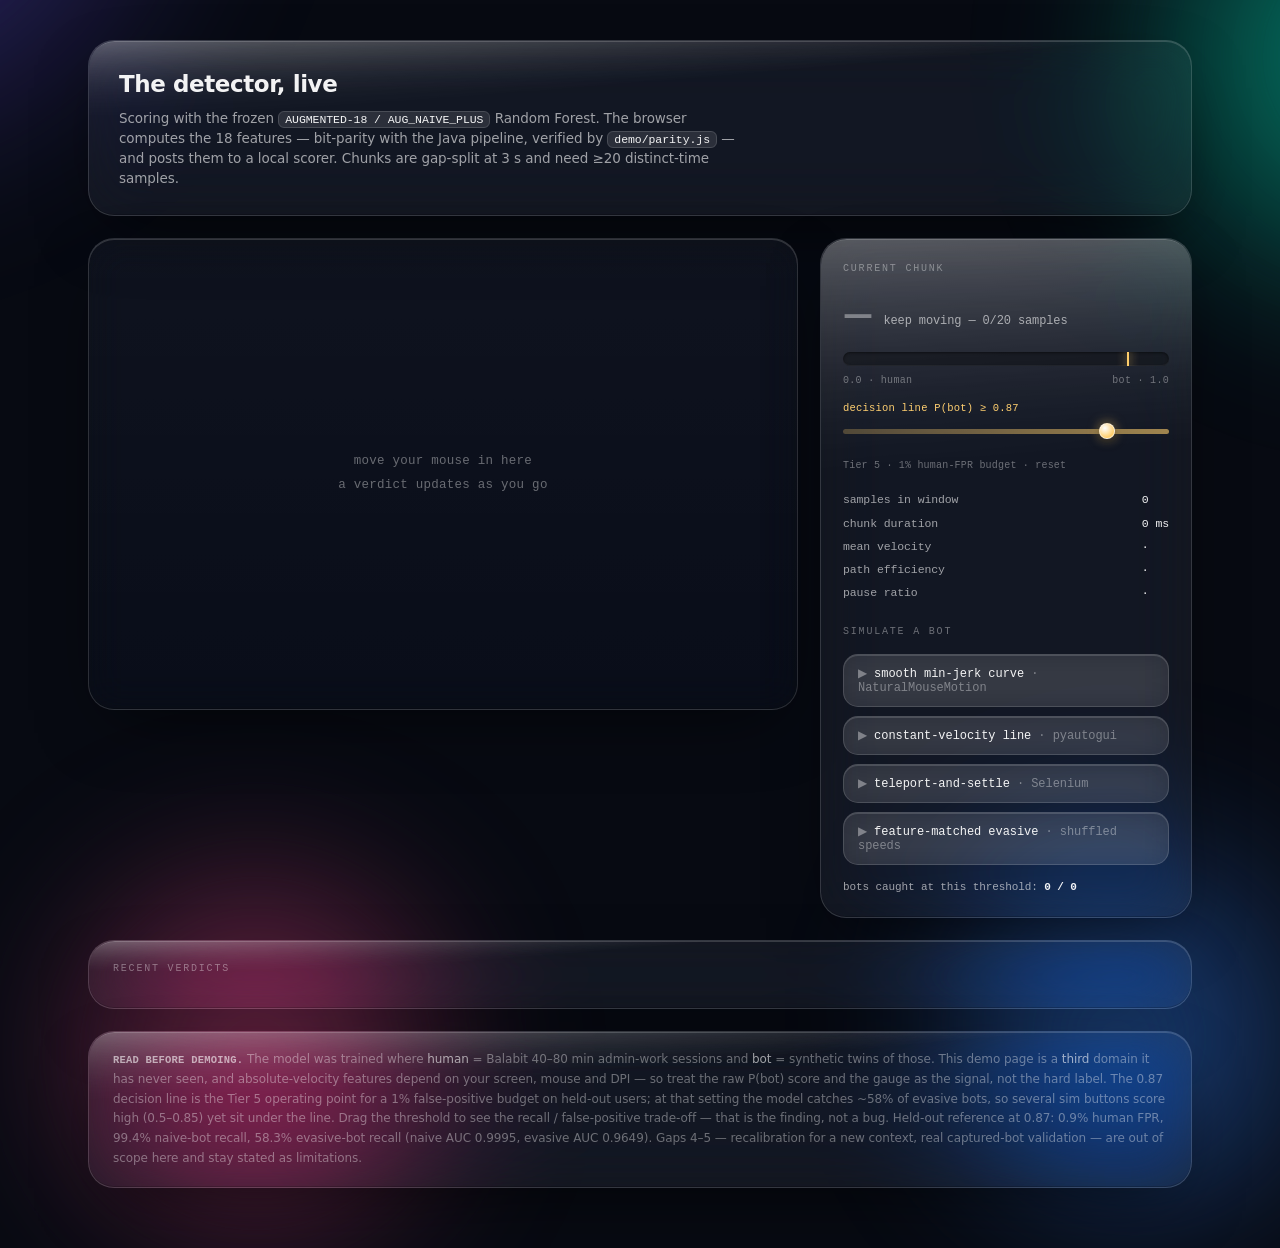
==== commit 218d8c17: "Demo: back to one page -- index.html is the detector Reverts the "Meander" landing page split. lab.h" ====
--- a/demo/index.html
+++ b/demo/index.html
@@ -3,300 +3,265 @@
 <head>
 <meta charset="utf-8">
 <meta name="viewport" content="width=device-width, initial-scale=1">
-<title>Meander — motion tells people from machines</title>
-<link rel="preconnect" href="https://fonts.googleapis.com">
-<link rel="preconnect" href="https://fonts.gstatic.com" crossorigin>
-<link rel="stylesheet" href="https://fonts.googleapis.com/css2?family=Newsreader:ital,wght@0,300;0,400;0,500;1,300;1,400&family=Hanken+Grotesk:wght@400;500;600&display=swap">
+<title>Mouse-Dynamics Bot Detector — live demo</title>
 <style>
   :root{
-    --paper:#F6F1E9;
-    --paper-2:#FDFBF6;
-    --ink:#2A2520;
-    --ink-soft:#6B6156;
-    --ink-faint:#A79C8D;
-    --line:#E6DECF;
-
-    --coral:#EC6A4C;
-    --teal:#2E8C7E;
-    --gold:#DDA23B;
-    --lav:#9A7FC7;
-    --petrol:#1E4C48;
-
-    --serif:"Newsreader",Georgia,"Times New Roman",serif;
-    --sans:"Hanken Grotesk",-apple-system,BlinkMacSystemFont,"Segoe UI",system-ui,sans-serif;
-    --wrap:1080px;
+    /* ambient field */
+    --void:#070a12;
+    --orb-1:#6f5cff;   /* violet  */
+    --orb-2:#25e6c5;   /* teal    */
+    --orb-3:#ff5c8a;   /* magenta */
+    --orb-4:#4d84ff;   /* blue    */
+
+    /* glass */
+    --glass:rgba(255,255,255,.055);
+    --glass-hi:rgba(255,255,255,.10);
+    --edge:rgba(255,255,255,.14);
+    --edge-lit:rgba(255,255,255,.42);
+    --shadow:0 24px 70px -24px rgba(0,0,0,.65);
+    --inner:inset 0 1px 0 rgba(255,255,255,.16), inset 0 -1px 0 rgba(0,0,0,.18);
+
+    /* ink */
+    --ink:rgba(255,255,255,.95);
+    --ink-soft:rgba(255,255,255,.60);
+    --ink-faint:rgba(255,255,255,.38);
+
+    /* state */
+    --human:#5fe9b6;
+    --bot:#ff7d6c;
+    --warn:#ffce6b;
+
+    --r-lg:26px; --r-md:15px; --r-sm:10px;
+    --sans:-apple-system,BlinkMacSystemFont,"SF Pro Text","SF Pro Display","Segoe UI",system-ui,sans-serif;
+    --mono:"SF Mono",ui-monospace,SFMono-Regular,Menlo,"Cascadia Mono",monospace;
   }
 
   *{box-sizing:border-box;margin:0}
-  html{scroll-behavior:smooth}
+  html,body{height:100%}
   body{
-    background:var(--paper);color:var(--ink);font-family:var(--sans);
-    font-size:17px;line-height:1.62;-webkit-font-smoothing:antialiased;
-    overflow-x:hidden;position:relative;
-  }
-  /* faint paper grain */
-  body::after{content:"";position:fixed;inset:0;pointer-events:none;z-index:2;opacity:.03;
-    background-image:url("data:image/svg+xml,%3Csvg xmlns='http://www.w3.org/2000/svg' width='140' height='140'%3E%3Cfilter id='n'%3E%3CfeTurbulence type='fractalNoise' baseFrequency='0.9' numOctaves='2'/%3E%3C/filter%3E%3Crect width='100%25' height='100%25' filter='url(%23n)'/%3E%3C/svg%3E")}
-
-  /* ---------- drifting colour field (fixed behind everything) ---------- */
-  .field{position:fixed;inset:0;z-index:0;overflow:hidden;pointer-events:none;filter:blur(66px)}
-  .blob{position:absolute;opacity:.40;mix-blend-mode:multiply}
-  .blob.b1{width:52vw;height:52vw;left:-16vw;top:-14vh;background:var(--coral);
-    border-radius:46% 54% 62% 38% / 44% 46% 54% 56%;animation:float1 46s ease-in-out infinite}
-  .blob.b2{width:46vw;height:46vw;right:-14vw;top:8vh;background:var(--teal);
-    border-radius:58% 42% 39% 61% / 55% 58% 42% 45%;animation:float2 56s ease-in-out infinite}
-  .blob.b3{width:40vw;height:40vw;left:6vw;bottom:-18vh;background:var(--gold);
-    border-radius:40% 60% 55% 45% / 52% 40% 60% 48%;animation:float3 52s ease-in-out infinite}
-  .blob.b4{width:44vw;height:44vw;right:-6vw;bottom:2vh;background:var(--lav);
-    border-radius:55% 45% 48% 52% / 42% 56% 44% 58%;animation:float1 62s ease-in-out infinite reverse}
-  .blob.b5{width:56vw;height:56vw;left:22vw;top:34vh;background:var(--gold);
-    border-radius:48% 52% 60% 40% / 58% 44% 56% 42%;animation:float2 70s ease-in-out infinite;opacity:.24}
-  @keyframes float1{0%,100%{transform:translate3d(0,0,0) rotate(0)}50%{transform:translate3d(5vw,4vh,0) rotate(16deg)}}
-  @keyframes float2{0%,100%{transform:translate3d(0,0,0) rotate(0)}50%{transform:translate3d(-4vw,5vh,0) rotate(-12deg)}}
-  @keyframes float3{0%,100%{transform:translate3d(0,0,0) rotate(0)}50%{transform:translate3d(4vw,-5vh,0) rotate(10deg)}}
-
-  main{position:relative;z-index:1}
-  .wrap{max-width:var(--wrap);margin:0 auto;padding:0 32px}
-
-  /* ---------- wordmark ---------- */
-  .mark{position:fixed;top:24px;left:32px;z-index:3;font-family:var(--serif);
-    font-size:20px;letter-spacing:.01em;color:var(--ink);text-decoration:none;
-    display:inline-block;mix-blend-mode:multiply}
-  .mark::first-letter{color:var(--coral)}
-
-  /* ---------- hero ---------- */
-  .hero{min-height:100vh;display:flex;flex-direction:column;justify-content:center;
-    padding:120px 0 80px}
-  .hero h1{font-family:var(--serif);font-weight:300;letter-spacing:-.015em;
-    font-size:clamp(44px,8.2vw,104px);line-height:1.02;max-width:16ch;text-wrap:balance}
-  .hero h1 em{font-style:italic;color:var(--coral)}
-  .hero p{font-size:clamp(18px,2.2vw,22px);color:var(--ink-soft);max-width:46ch;
-    margin-top:34px;line-height:1.55}
-  .cta-row{margin-top:44px;display:flex;align-items:center;gap:22px;flex-wrap:wrap}
-  .cta{display:inline-flex;align-items:center;gap:10px;font-family:var(--sans);
-    font-weight:500;font-size:16px;color:var(--paper-2);background:var(--ink);
-    padding:15px 26px;border-radius:999px;text-decoration:none;
-    transition:transform .35s cubic-bezier(.34,1.3,.5,1),background .3s,padding-right .3s}
-  .cta:hover{transform:translateY(-2px);background:var(--coral);padding-right:32px}
-  .cta svg{transition:transform .35s cubic-bezier(.34,1.3,.5,1)}
-  .cta:hover svg{transform:translateX(4px)}
-  .cta-note{font-size:13.5px;color:var(--ink-faint)}
-
-  /* ---------- flowing sections ---------- */
-  section.beat{padding:100px 0;position:relative}
-  .reveal{opacity:0;transform:translateY(28px);transition:opacity .9s ease,transform .9s cubic-bezier(.22,.7,.3,1)}
-  .reveal.in{opacity:1;transform:none}
-
-  .beat h2{font-family:var(--serif);font-weight:300;font-size:clamp(30px,4.6vw,50px);
-    line-height:1.12;letter-spacing:-.01em;max-width:18ch;text-wrap:balance}
-  .beat h2 em{font-style:italic;color:var(--teal)}
-  .beat .lead{font-size:19px;color:var(--ink-soft);max-width:52ch;margin-top:22px}
-
-  .split{display:grid;grid-template-columns:1.05fr .95fr;gap:56px;align-items:center;margin-top:44px}
-  .split .prose p{margin-top:16px;color:var(--ink-soft);max-width:44ch}
-  .split .prose p:first-child{margin-top:0}
-
-  .figure{background:var(--paper-2);border:1px solid var(--line);border-radius:28px;
-    padding:26px;box-shadow:0 30px 60px -34px rgba(42,37,32,.28)}
-  .figure svg{width:100%;height:auto;display:block}
-  .figure figcaption{display:flex;gap:20px;margin-top:16px;font-size:13px;color:var(--ink-soft)}
-  .figure figcaption span{display:flex;align-items:center;gap:7px}
-  .dot{width:9px;height:9px;border-radius:50%}
-  .path-h{stroke:var(--coral)}
-  .path-b{stroke:var(--ink)}
-  .draw{stroke-dasharray:1400;stroke-dashoffset:1400;transition:stroke-dashoffset 1.8s ease .2s}
-  .in .draw{stroke-dashoffset:0}
-
-  /* measures */
-  .measures{display:grid;grid-template-columns:repeat(2,minmax(0,1fr));gap:30px 48px;margin-top:48px}
-  .measure{border-top:1px solid var(--line);padding-top:18px}
-  .measure h3{font-family:var(--serif);font-weight:400;font-size:21px;letter-spacing:-.005em}
-  .measure p{margin-top:8px;font-size:15.5px;color:var(--ink-soft)}
-  .measure .idx{display:block;font-family:var(--serif);font-style:italic;
-    color:var(--coral);font-size:15px;margin-bottom:5px}
-  .vote{font-family:var(--serif);font-weight:300;font-size:clamp(22px,3vw,30px);
-    font-style:italic;color:var(--ink);max-width:24ch;margin-top:52px;line-height:1.3}
-
-  /* honesty beat -- deeper tone */
-  .beat.honest{color:var(--paper-2);margin:24px 0;padding:88px 44px}
-  .honest::before{content:"";position:absolute;inset:0;background:var(--petrol);
-    border-radius:48px;z-index:-1}
-  .honest h2{color:var(--paper-2)} .honest h2 em{color:var(--gold)}
-  .honest .lead{color:rgba(253,251,246,.72)}
-  .honest .grid3{display:grid;grid-template-columns:repeat(3,minmax(0,1fr));gap:36px;margin-top:44px}
-  .honest .stat{border-top:1px solid rgba(253,251,246,.22);padding-top:16px}
-  .honest .stat .n{font-family:var(--serif);font-weight:300;font-size:clamp(34px,4.4vw,46px);
-    line-height:1;color:var(--paper-2)}
-  .honest .stat p{margin-top:12px;font-size:14.5px;color:rgba(253,251,246,.66)}
-  .honest .foot{margin-top:40px;font-size:15px;color:rgba(253,251,246,.8);max-width:56ch;font-style:italic;
-    font-family:var(--serif);font-weight:300}
-
-  /* final cta */
-  .final{text-align:center;padding:130px 0 120px}
-  .final h2{font-family:var(--serif);font-weight:300;font-size:clamp(34px,6vw,68px);
-    line-height:1.05;max-width:none;margin:0 auto;text-wrap:balance}
-  .final h2 em{font-style:italic;color:var(--coral)}
-  .final .cta{margin-top:40px}
-
-  footer{padding:40px 0 60px;text-align:center;font-size:13px;color:var(--ink-faint)}
-  footer a{color:var(--ink-soft)}
-
-  @media (max-width:820px){
-    .split{grid-template-columns:1fr;gap:36px}
-    .measures{grid-template-columns:1fr}
-    .honest .grid3{grid-template-columns:1fr;gap:24px}
-    .honest::before{border-radius:40px}
-  }
+    font-family:var(--sans);color:var(--ink);line-height:1.5;
+    background:var(--void);
+    -webkit-font-smoothing:antialiased;text-rendering:optimizeLegibility;
+    overflow-x:hidden;
+  }
+
+  /* ---------- ambient depth layer ---------- */
+  .ambient{position:fixed;inset:-20vmax;z-index:-1;filter:blur(70px) saturate(150%);pointer-events:none}
+  .ambient span{position:absolute;border-radius:50%;opacity:.55;mix-blend-mode:screen}
+  .ambient .a{width:52vmax;height:52vmax;left:-8vmax;top:-10vmax;background:radial-gradient(circle at 30% 30%,var(--orb-1),transparent 62%);animation:drift1 34s ease-in-out infinite}
+  .ambient .b{width:46vmax;height:46vmax;right:-6vmax;top:6vmax;background:radial-gradient(circle at 60% 40%,var(--orb-2),transparent 60%);animation:drift2 40s ease-in-out infinite}
+  .ambient .c{width:44vmax;height:44vmax;left:18vmax;bottom:-14vmax;background:radial-gradient(circle at 50% 50%,var(--orb-3),transparent 60%);animation:drift3 46s ease-in-out infinite}
+  .ambient .d{width:38vmax;height:38vmax;right:10vmax;bottom:-6vmax;background:radial-gradient(circle at 40% 60%,var(--orb-4),transparent 62%);animation:drift1 52s ease-in-out infinite reverse}
+  @keyframes drift1{0%,100%{transform:translate3d(0,0,0)}50%{transform:translate3d(6vmax,4vmax,0)}}
+  @keyframes drift2{0%,100%{transform:translate3d(0,0,0)}50%{transform:translate3d(-5vmax,5vmax,0)}}
+  @keyframes drift3{0%,100%{transform:translate3d(0,0,0)}50%{transform:translate3d(4vmax,-6vmax,0)}}
+
+  /* ---------- glass surface ---------- */
+  .glass{
+    position:relative;
+    background:var(--glass);
+    -webkit-backdrop-filter:blur(30px) saturate(165%);
+    backdrop-filter:blur(30px) saturate(165%);
+    border:1px solid var(--edge);
+    border-radius:var(--r-lg);
+    box-shadow:var(--shadow),var(--inner);
+  }
+  .glass::before{
+    content:"";position:absolute;inset:0;border-radius:inherit;pointer-events:none;
+    background:linear-gradient(175deg,var(--edge-lit),transparent 34%);
+    -webkit-mask:linear-gradient(#000,transparent 46%);mask:linear-gradient(#000,transparent 46%);
+    opacity:.7;
+  }
+
+  /* ---------- layout ---------- */
+  .wrap{max-width:1160px;margin:0 auto;padding:40px 28px 64px;
+    display:grid;grid-template-columns:1fr 372px;gap:22px;align-items:start}
+  header{grid-column:1/-1;padding:26px 30px;display:flex;flex-direction:column;gap:6px}
+  h1{font-size:23px;font-weight:600;letter-spacing:-.018em}
+  .sub{color:var(--ink-soft);font-size:13.5px;max-width:74ch;letter-spacing:-.005em}
+  .sub code{font-family:var(--mono);font-size:11.5px;color:var(--ink);
+    background:var(--glass-hi);padding:1px 6px;border-radius:6px;border:1px solid var(--edge)}
+
+  /* ---------- arena ---------- */
+  .arena{
+    position:relative;height:472px;overflow:hidden;cursor:crosshair;
+    border-radius:var(--r-lg);
+    background:linear-gradient(180deg,rgba(255,255,255,.04),rgba(255,255,255,.015));
+    -webkit-backdrop-filter:blur(18px) saturate(150%);backdrop-filter:blur(18px) saturate(150%);
+    border:1px solid var(--edge);box-shadow:var(--shadow),var(--inner);
+    display:flex;align-items:center;justify-content:center;
+  }
+  canvas.trail{position:absolute;inset:0;width:100%;height:100%}
+  .hint{font-family:var(--mono);font-size:12.5px;color:var(--ink-faint);text-align:center;
+    pointer-events:none;transition:opacity .4s ease;line-height:1.9;letter-spacing:.02em}
+  .arena.active .hint{opacity:0}
+
+  /* ---------- panel ---------- */
+  .panel{padding:22px}
+  .panel h2{font-family:var(--mono);font-size:10px;font-weight:500;letter-spacing:.18em;
+    text-transform:uppercase;color:var(--ink-faint);margin-bottom:15px}
+
+  .verdict{display:flex;align-items:baseline;gap:11px;margin-bottom:2px}
+  .verdict .label{font-size:30px;font-weight:600;letter-spacing:-.02em;transition:color .3s ease}
+  .verdict .label.human{color:var(--human);text-shadow:0 0 24px rgba(95,233,182,.45)}
+  .verdict .label.bot{color:var(--bot);text-shadow:0 0 24px rgba(255,125,108,.45)}
+  .verdict .label.idle{color:var(--ink-faint)}
+  .verdict .p{font-family:var(--mono);font-size:12px;color:var(--ink-soft);letter-spacing:-.01em}
+
+  .meter{position:relative;height:14px;margin:16px 0 7px;border-radius:999px;overflow:hidden;
+    background:rgba(0,0,0,.32);box-shadow:inset 0 1px 3px rgba(0,0,0,.5),inset 0 -1px 0 rgba(255,255,255,.06)}
+  .meter .fill{position:absolute;left:0;top:0;bottom:0;width:0;border-radius:999px;
+    background:linear-gradient(90deg,#2fbf8f,var(--human));
+    box-shadow:0 0 18px rgba(95,233,182,.5);
+    transition:width .35s cubic-bezier(.32,.9,.32,1),background .3s ease,box-shadow .3s ease}
+  .meter .fill.bot{background:linear-gradient(90deg,#ff5c7a,var(--bot));
+    box-shadow:0 0 20px rgba(255,125,108,.55)}
+  .meter .thr{position:absolute;top:-4px;bottom:-4px;width:2px;background:var(--warn);
+    box-shadow:0 0 10px rgba(255,206,107,.8);transition:left .18s ease}
+  .scale{display:flex;justify-content:space-between;font-family:var(--mono);font-size:10px;
+    color:var(--ink-faint);letter-spacing:.03em}
+
+  .thr-ctl{display:block;margin-top:13px}
+  .thr-ctl #thrNote{font-family:var(--mono);font-size:10.5px;color:var(--warn);
+    display:block;letter-spacing:.02em}
+  .thr-ctl input[type=range]{
+    -webkit-appearance:none;appearance:none;width:100%;height:26px;margin:2px 0 0;background:transparent;cursor:pointer}
+  .thr-ctl input[type=range]::-webkit-slider-runnable-track{height:5px;border-radius:999px;
+    background:linear-gradient(90deg,rgba(255,206,107,.25),rgba(255,206,107,.6))}
+  .thr-ctl input[type=range]::-moz-range-track{height:5px;border-radius:999px;background:rgba(255,206,107,.4)}
+  .thr-ctl input[type=range]::-webkit-slider-thumb{-webkit-appearance:none;appearance:none;
+    width:16px;height:16px;margin-top:-6px;border-radius:50%;
+    background:radial-gradient(circle at 35% 30%,#fff,#ffce6b 70%);
+    border:1px solid rgba(255,255,255,.6);box-shadow:0 2px 8px rgba(0,0,0,.5),0 0 12px rgba(255,206,107,.6)}
+  .thr-ctl input[type=range]::-moz-range-thumb{width:15px;height:15px;border-radius:50%;border:1px solid #fff;
+    background:#ffce6b;box-shadow:0 0 12px rgba(255,206,107,.6)}
+  .thr-hint{font-family:var(--mono);font-size:10px;color:var(--ink-faint);cursor:pointer;
+    letter-spacing:.02em;transition:color .2s}
+  .thr-hint:hover{color:var(--ink-soft)}
+
+  .stats{display:grid;grid-template-columns:1fr auto;gap:6px 14px;margin-top:16px;
+    font-family:var(--mono);font-size:11.5px;color:var(--ink-soft);letter-spacing:-.01em}
+  .stats b{color:var(--ink);font-weight:500;font-variant-numeric:tabular-nums}
+
+  .btn{display:block;width:100%;text-align:left;margin-top:9px;
+    font-family:var(--mono);font-size:12px;font-weight:500;letter-spacing:-.005em;
+    padding:11px 14px;border-radius:var(--r-md);color:var(--ink);
+    background:var(--glass-hi);
+    -webkit-backdrop-filter:blur(14px);backdrop-filter:blur(14px);
+    border:1px solid var(--edge);
+    box-shadow:inset 0 1px 0 rgba(255,255,255,.14);
+    cursor:pointer;transition:transform .16s ease,background .2s ease,box-shadow .2s ease,border-color .2s ease}
+  .btn:hover{transform:translateY(-1px);background:rgba(255,255,255,.15);
+    border-color:var(--edge-lit);box-shadow:inset 0 1px 0 rgba(255,255,255,.22),0 8px 22px -10px rgba(0,0,0,.6)}
+  .btn:active{transform:translateY(0)}
+  .btn .k{color:var(--ink-faint)}
+
+  .catch{font-family:var(--mono);font-size:11px;color:var(--ink-soft);margin-top:14px;letter-spacing:-.01em}
+  .catch b{color:var(--ink);font-variant-numeric:tabular-nums}
+
+  /* ---------- log ---------- */
+  .log{grid-column:1/-1;padding:20px 24px}
+  .log h2{font-family:var(--mono);font-size:10px;font-weight:500;letter-spacing:.18em;
+    text-transform:uppercase;color:var(--ink-faint);margin-bottom:12px}
+  .rows{font-family:var(--mono);font-size:11.5px;max-height:158px;overflow-y:auto}
+  .row{display:grid;grid-template-columns:66px 96px 1fr auto;gap:14px;padding:4px 0;
+    border-bottom:1px solid rgba(255,255,255,.07);color:var(--ink-soft);
+    font-variant-numeric:tabular-nums}
+  .row:last-child{border:none}
+  .row .v.human{color:var(--human)}
+  .row .v.bot{color:var(--bot)}
+
+  /* ---------- disclaimer ---------- */
+  .disclaimer{grid-column:1/-1;padding:18px 24px;font-size:12px;color:var(--ink-faint);
+    line-height:1.65;letter-spacing:-.005em}
+  .disclaimer b{color:var(--ink-soft);font-family:var(--mono);font-size:10.5px;letter-spacing:.02em}
+  .disclaimer em{font-style:normal;color:var(--ink-soft)}
+
+  @media (max-width:900px){.wrap{grid-template-columns:1fr}}
   @media (prefers-reduced-motion:reduce){
-    html{scroll-behavior:auto}
-    .blob{animation:none}
-    .reveal{opacity:1;transform:none;transition:none}
-    .draw{transition:none;stroke-dashoffset:0}
-    .cta{transition:none}
+    .ambient span{animation:none}
+    .fill,.thr,.btn,.hint{transition:none}
   }
 </style>
 </head>
 <body>
 
-<div class="field" aria-hidden="true">
-  <div class="blob b1"></div><div class="blob b2"></div><div class="blob b3"></div>
-  <div class="blob b4"></div><div class="blob b5"></div>
+<div class="ambient" aria-hidden="true">
+  <span class="a"></span><span class="b"></span><span class="c"></span><span class="d"></span>
 </div>
 
-<a class="mark" href="#top">Meander</a>
-
-<main id="top">
-
-  <section class="hero wrap">
-    <h1>The way you move is <em>unmistakably alive.</em></h1>
-    <p>Meander tells people from machines by the shape of their motion — the curve
-      of a cursor, the hesitation before a click, the small correction after
-      overshooting a target.</p>
-    <div class="cta-row">
-      <a class="cta" href="/lab.html">Watch it decide
-        <svg width="16" height="16" viewBox="0 0 16 16" fill="none"><path d="M3 8h9M8 4l4 4-4 4" stroke="currentColor" stroke-width="1.6" stroke-linecap="round" stroke-linejoin="round"/></svg>
-      </a>
-      <span class="cta-note">Live, on your machine — nothing is uploaded.</span>
+<div class="wrap">
+  <header class="glass">
+    <h1>The detector, live</h1>
+    <p class="sub">Scoring with the frozen <code>AUGMENTED-18 / AUG_NAIVE_PLUS</code>
+      Random Forest. The browser computes the 18 features — bit-parity with the Java
+      pipeline, verified by <code>demo/parity.js</code> — and posts them to a local
+      scorer. Chunks are gap-split at 3&nbsp;s and need ≥20 distinct-time samples.</p>
+  </header>
+
+  <div class="arena" id="arena">
+    <canvas class="trail" id="trail"></canvas>
+    <div class="hint">move your mouse in here<br>a verdict updates as you go</div>
+  </div>
+
+  <div class="panel glass">
+    <h2>Current chunk</h2>
+    <div class="verdict">
+      <span class="label idle" id="verdict">—</span>
+      <span class="p" id="prob">P(bot) = ·</span>
     </div>
-  </section>
-
-  <section class="beat wrap reveal">
-    <h2>Living motion has a <em>shape.</em></h2>
-    <p class="lead">A hand reaching for a target accelerates, eases off, drifts a
-      little wide, and corrects. It pauses to think. Automated motion doesn't —
-      it travels in straight lines, at a held speed, or in fragments stitched
-      together out of order.</p>
-    <div class="split">
-      <div class="prose">
-        <p>Meander never asks a visitor to solve anything. It just watches the
-          few seconds of movement that already happen on the way to a button.</p>
-        <p>Real cursor paths wander and recover. A script's path is efficient in a
-          way a hand never is — or, when it's built to look human, smooth in a way
-          that gives it away just as clearly.</p>
-      </div>
-      <figure class="figure">
-        <svg viewBox="0 0 400 200" role="img" aria-label="A wandering human path beside a rigid machine path">
-          <path class="path-h draw" d="M18 150 C 70 58, 118 40, 168 92 S 248 172, 300 108 S 356 84, 380 58"
-                fill="none" stroke-width="2.4" stroke-linecap="round"/>
-          <path class="path-b draw" d="M18 168 L 130 168 L 130 120 L 250 120 L 250 80 L 382 80"
-                fill="none" stroke-width="2.4" stroke-linecap="round" stroke-linejoin="round" opacity="0.82"/>
-          <circle cx="380" cy="58" r="4.5" fill="#EC6A4C"/>
-          <circle cx="382" cy="80" r="4.5" fill="#2A2520"/>
-        </svg>
-        <figcaption>
-          <span><i class="dot" style="background:var(--coral)"></i>a person</span>
-          <span><i class="dot" style="background:var(--ink)"></i>a script</span>
-        </figcaption>
-      </figure>
+    <div class="meter">
+      <div class="fill" id="fill"></div>
+      <div class="thr" id="thr" style="left:87%"></div>
     </div>
-  </section>
-
-  <section class="beat wrap reveal">
-    <h2>What it reads in those seconds.</h2>
-    <p class="lead">Meander splits a session into short bursts of movement and
-      measures about eighteen things about each burst — its geometry and its
-      rhythm — then lets a small forest of decision trees vote.</p>
-    <div class="measures">
-      <div class="measure">
-        <span class="idx">i.</span>
-        <h3>How it wanders</h3>
-        <p>Total curvature, direction reversals, how far the path strays from the
-          straight line between its ends.</p>
-      </div>
-      <div class="measure">
-        <span class="idx">ii.</span>
-        <h3>Where the speed lives</h3>
-        <p>When in the movement the cursor is fastest, how sharply it accelerates,
-          how heavy the tail of the speed distribution is.</p>
-      </div>
-      <div class="measure">
-        <span class="idx">iii.</span>
-        <h3>The rhythm of pausing</h3>
-        <p>What fraction of the burst is spent nearly still, and how those stalls
-          are spaced through it.</p>
-      </div>
-      <div class="measure">
-        <span class="idx">iv.</span>
-        <h3>The order of things</h3>
-        <p>Whether consecutive steps flow into one another the way real
-          acceleration does, or arrive shuffled.</p>
-      </div>
+    <div class="scale"><span>0.0 · human</span><span>bot · 1.0</span></div>
+
+    <label class="thr-ctl">
+      <span id="thrNote">decision line P(bot) ≥ 0.87</span>
+      <input type="range" id="thrSlider" min="0.40" max="0.97" step="0.01" value="0.87">
+      <span class="thr-hint" id="thrHint">Tier&nbsp;5 · 1% human-FPR budget · reset</span>
+    </label>
+
+    <div class="stats" id="stats">
+      <span>samples in window</span><b id="sN">0</b>
+      <span>chunk duration</span><b id="sDur">0 ms</b>
+      <span>mean velocity</span><b id="sVel">·</b>
+      <span>path efficiency</span><b id="sEff">·</b>
+      <span>pause ratio</span><b id="sPause">·</b>
     </div>
-    <p class="vote">No single number decides. A hundred small trees each see a
-      slice of the shape, and the majority speaks.</p>
-  </section>
-
-  <section class="beat wrap reveal honest">
-    <h2>Honest about the <em>arms race.</em></h2>
-    <p class="lead">Meander is a moving target's answer to a moving target. Here
-      is what it actually does, measured on people and bots it never trained on.</p>
-    <div class="grid3">
-      <div class="stat">
-        <div class="n">99.4%</div>
-        <p>of off-the-shelf automation — the linear paths, the teleport-and-settle
-          clicks — caught, while fewer than one real person in a hundred is stopped.</p>
-      </div>
-      <div class="stat">
-        <div class="n">58%</div>
-        <p>of a bot built to mimic one specific person's speed profile, caught at
-          that same strict false-alarm budget. Loosen it and the number climbs.</p>
-      </div>
-      <div class="stat">
-        <div class="n">every</div>
-        <p>new evasion has to be learned. A trick Meander hasn't seen slips
-          through until it's added to what the trees are shown.</p>
-      </div>
-    </div>
-    <p class="foot">Behavioural detection isn't a wall you build once. It's a
-      current you keep swimming against — and being clear about that is the point.</p>
-  </section>
-
-  <section class="final wrap reveal">
-    <h2>See it decide, <em>in real time.</em></h2>
-    <a class="cta" href="/lab.html">Open the live detector
-      <svg width="16" height="16" viewBox="0 0 16 16" fill="none"><path d="M3 8h9M8 4l4 4-4 4" stroke="currentColor" stroke-width="1.6" stroke-linecap="round" stroke-linejoin="round"/></svg>
-    </a>
-  </section>
-
-  <footer>
-    A research demo of a cross-domain behavioural bot-detection study.
-    Runs entirely on your machine · <a href="/lab.html">the detector</a>
-  </footer>
-
-</main>
-
-<script>
-(function () {
-  var items = [].slice.call(document.querySelectorAll('.reveal'));
-  function showAll() { items.forEach(function (el) { el.classList.add('in'); }); }
-  if (!('IntersectionObserver' in window)) { showAll(); return; }
-  var io = new IntersectionObserver(function (entries) {
-    entries.forEach(function (e) { if (e.isIntersecting) { e.target.classList.add('in'); io.unobserve(e.target); } });
-  }, { threshold: 0.14, rootMargin: '0px 0px -8% 0px' });
-  items.forEach(function (el) { io.observe(el); });
-  // safety net: never leave content hidden
-  setTimeout(showAll, 2500);
-})();
-</script>
+
+    <h2 style="margin-top:22px">Simulate a bot</h2>
+    <button class="btn" id="btnBezier"><span class="k">▶</span> smooth min-jerk curve <span class="k">· NaturalMouseMotion</span></button>
+    <button class="btn" id="btnLinear"><span class="k">▶</span> constant-velocity line <span class="k">· pyautogui</span></button>
+    <button class="btn" id="btnStep"><span class="k">▶</span> teleport-and-settle <span class="k">· Selenium</span></button>
+    <button class="btn" id="btnEvasive"><span class="k">▶</span> feature-matched evasive <span class="k">· shuffled speeds</span></button>
+    <p class="catch" id="catch">bots caught at this threshold: <b id="catchN">0 / 0</b></p>
+  </div>
+
+  <div class="log glass">
+    <h2>Recent verdicts</h2>
+    <div class="rows" id="rows"></div>
+  </div>
+
+  <p class="disclaimer glass">
+    <b>READ BEFORE DEMOING.</b>
+    The model was trained where <em>human</em> = Balabit 40–80&nbsp;min admin-work
+    sessions and <em>bot</em> = synthetic twins of those. This demo page is a
+    <em>third</em> domain it has never seen, and absolute-velocity features depend
+    on your screen, mouse and DPI — so treat the raw P(bot) score and the gauge as
+    the signal, not the hard label. The 0.87 decision line is the Tier&nbsp;5
+    operating point for a 1% false-positive budget on held-out users; at that
+    setting the model catches ~58% of evasive bots, so several sim buttons score
+    high (0.5–0.85) yet sit under the line. Drag the threshold to see the
+    recall / false-positive trade-off — that is the finding, not a bug. Held-out
+    reference at 0.87: 0.9% human FPR, 99.4% naive-bot recall, 58.3% evasive-bot
+    recall (naive AUC 0.9995, evasive AUC 0.9649). Gaps 4–5 — recalibration for a
+    new context, real captured-bot validation — are out of scope here and stay
+    stated as limitations.
+  </p>
+</div>
+
+<script src="features.js"></script>
+<script src="demo.js"></script>
 </body>
 </html>
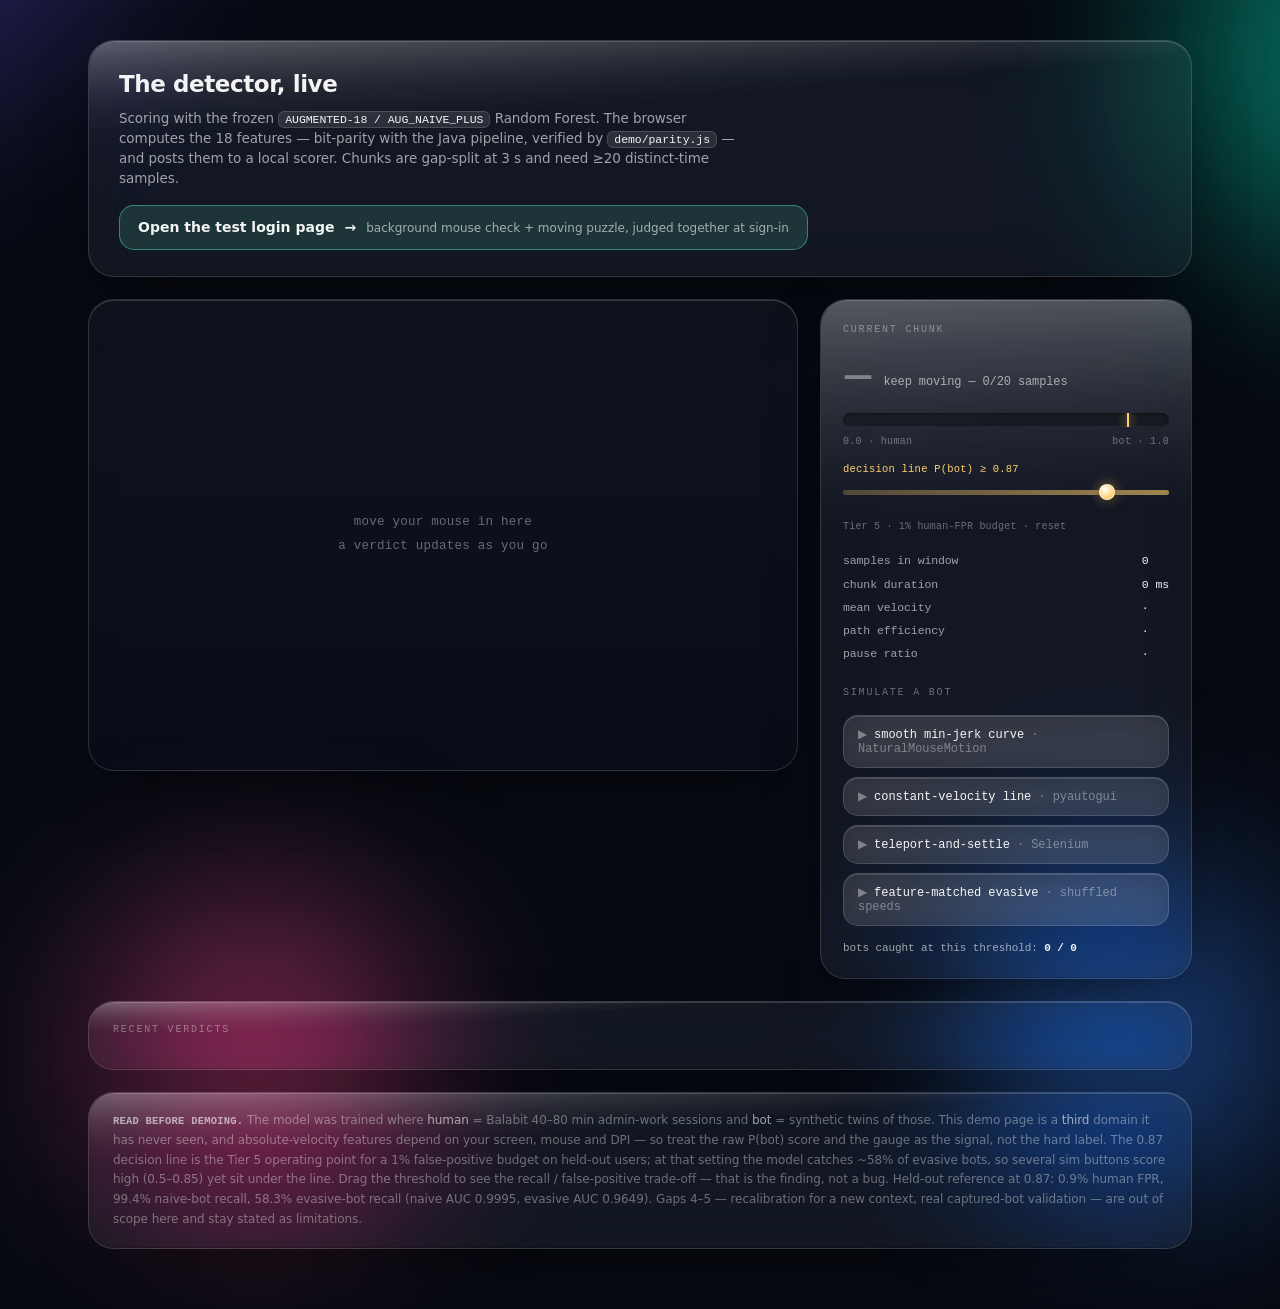
==== commit a9ff8668: "24/9" ====
--- a/demo/index.html
+++ b/demo/index.html
@@ -81,6 +81,13 @@
   .sub{color:var(--ink-soft);font-size:13.5px;max-width:74ch;letter-spacing:-.005em}
   .sub code{font-family:var(--mono);font-size:11.5px;color:var(--ink);
     background:var(--glass-hi);padding:1px 6px;border-radius:6px;border:1px solid var(--edge)}
+
+  .cta{align-self:flex-start;margin-top:10px;display:inline-flex;flex-wrap:wrap;align-items:baseline;gap:4px 10px;
+    padding:11px 18px;border-radius:var(--r-md);text-decoration:none;color:var(--ink);font-weight:600;font-size:14px;
+    border:1px solid rgba(95,233,182,.45);background:rgba(95,233,182,.14);
+    transition:transform .16s ease,background .2s ease}
+  .cta:hover{transform:translateY(-1px);background:rgba(95,233,182,.22)}
+  .cta small{font-weight:400;font-size:12px;color:var(--ink-soft)}
 
   /* ---------- arena ---------- */
   .arena{
@@ -197,6 +204,8 @@
       Random Forest. The browser computes the 18 features — bit-parity with the Java
       pipeline, verified by <code>demo/parity.js</code> — and posts them to a local
       scorer. Chunks are gap-split at 3&nbsp;s and need ≥20 distinct-time samples.</p>
+    <a class="cta" href="/login.html">Open the test login page <span>→</span>
+      <small>background mouse check + moving puzzle, judged together at sign-in</small></a>
   </header>
 
   <div class="arena" id="arena">
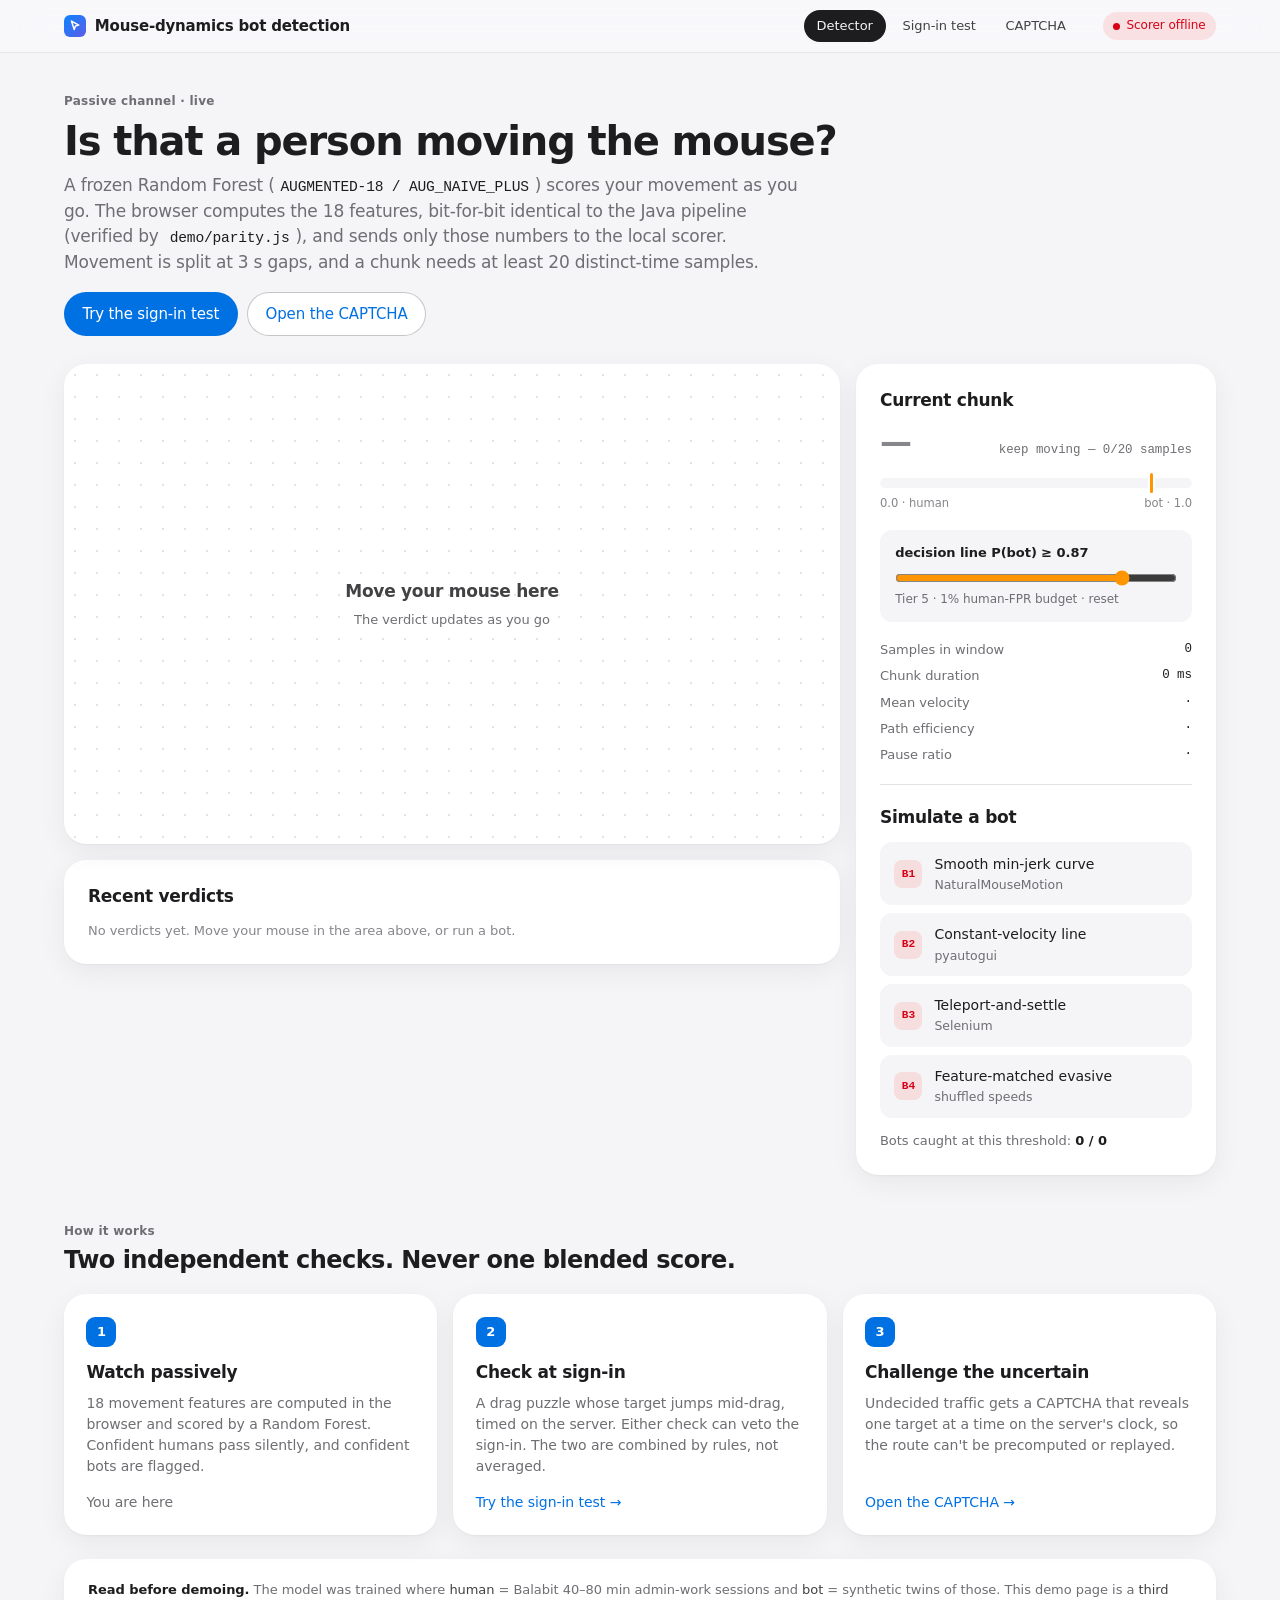
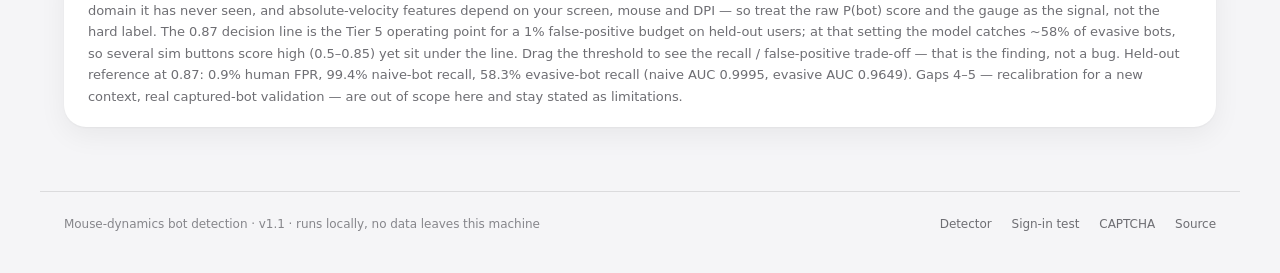
==== commit 5e7ccf2e: "v1.1.0: production hardening + Apple-style redesign of the demo Server (DemoServer): - Static files " ====
--- a/demo/index.html
+++ b/demo/index.html
@@ -2,258 +2,203 @@
 <html lang="en">
 <head>
 <meta charset="utf-8">
-<meta name="viewport" content="width=device-width, initial-scale=1">
-<title>Mouse-Dynamics Bot Detector — live demo</title>
+<meta name="viewport" content="width=device-width, initial-scale=1, viewport-fit=cover">
+<meta name="color-scheme" content="light dark">
+<meta name="description" content="Live mouse-dynamics bot detector: a Random Forest scores your mouse movement as you move.">
+<title>Detector · Mouse-dynamics bot detection</title>
+<link rel="icon" href="favicon.svg" type="image/svg+xml">
+<link rel="stylesheet" href="app.css">
 <style>
-  :root{
-    /* ambient field */
-    --void:#070a12;
-    --orb-1:#6f5cff;   /* violet  */
-    --orb-2:#25e6c5;   /* teal    */
-    --orb-3:#ff5c8a;   /* magenta */
-    --orb-4:#4d84ff;   /* blue    */
-
-    /* glass */
-    --glass:rgba(255,255,255,.055);
-    --glass-hi:rgba(255,255,255,.10);
-    --edge:rgba(255,255,255,.14);
-    --edge-lit:rgba(255,255,255,.42);
-    --shadow:0 24px 70px -24px rgba(0,0,0,.65);
-    --inner:inset 0 1px 0 rgba(255,255,255,.16), inset 0 -1px 0 rgba(0,0,0,.18);
-
-    /* ink */
-    --ink:rgba(255,255,255,.95);
-    --ink-soft:rgba(255,255,255,.60);
-    --ink-faint:rgba(255,255,255,.38);
-
-    /* state */
-    --human:#5fe9b6;
-    --bot:#ff7d6c;
-    --warn:#ffce6b;
-
-    --r-lg:26px; --r-md:15px; --r-sm:10px;
-    --sans:-apple-system,BlinkMacSystemFont,"SF Pro Text","SF Pro Display","Segoe UI",system-ui,sans-serif;
-    --mono:"SF Mono",ui-monospace,SFMono-Regular,Menlo,"Cascadia Mono",monospace;
-  }
-
-  *{box-sizing:border-box;margin:0}
-  html,body{height:100%}
-  body{
-    font-family:var(--sans);color:var(--ink);line-height:1.5;
-    background:var(--void);
-    -webkit-font-smoothing:antialiased;text-rendering:optimizeLegibility;
-    overflow-x:hidden;
-  }
-
-  /* ---------- ambient depth layer ---------- */
-  .ambient{position:fixed;inset:-20vmax;z-index:-1;filter:blur(70px) saturate(150%);pointer-events:none}
-  .ambient span{position:absolute;border-radius:50%;opacity:.55;mix-blend-mode:screen}
-  .ambient .a{width:52vmax;height:52vmax;left:-8vmax;top:-10vmax;background:radial-gradient(circle at 30% 30%,var(--orb-1),transparent 62%);animation:drift1 34s ease-in-out infinite}
-  .ambient .b{width:46vmax;height:46vmax;right:-6vmax;top:6vmax;background:radial-gradient(circle at 60% 40%,var(--orb-2),transparent 60%);animation:drift2 40s ease-in-out infinite}
-  .ambient .c{width:44vmax;height:44vmax;left:18vmax;bottom:-14vmax;background:radial-gradient(circle at 50% 50%,var(--orb-3),transparent 60%);animation:drift3 46s ease-in-out infinite}
-  .ambient .d{width:38vmax;height:38vmax;right:10vmax;bottom:-6vmax;background:radial-gradient(circle at 40% 60%,var(--orb-4),transparent 62%);animation:drift1 52s ease-in-out infinite reverse}
-  @keyframes drift1{0%,100%{transform:translate3d(0,0,0)}50%{transform:translate3d(6vmax,4vmax,0)}}
-  @keyframes drift2{0%,100%{transform:translate3d(0,0,0)}50%{transform:translate3d(-5vmax,5vmax,0)}}
-  @keyframes drift3{0%,100%{transform:translate3d(0,0,0)}50%{transform:translate3d(4vmax,-6vmax,0)}}
-
-  /* ---------- glass surface ---------- */
-  .glass{
-    position:relative;
-    background:var(--glass);
-    -webkit-backdrop-filter:blur(30px) saturate(165%);
-    backdrop-filter:blur(30px) saturate(165%);
-    border:1px solid var(--edge);
-    border-radius:var(--r-lg);
-    box-shadow:var(--shadow),var(--inner);
-  }
-  .glass::before{
-    content:"";position:absolute;inset:0;border-radius:inherit;pointer-events:none;
-    background:linear-gradient(175deg,var(--edge-lit),transparent 34%);
-    -webkit-mask:linear-gradient(#000,transparent 46%);mask:linear-gradient(#000,transparent 46%);
-    opacity:.7;
-  }
-
-  /* ---------- layout ---------- */
-  .wrap{max-width:1160px;margin:0 auto;padding:40px 28px 64px;
-    display:grid;grid-template-columns:1fr 372px;gap:22px;align-items:start}
-  header{grid-column:1/-1;padding:26px 30px;display:flex;flex-direction:column;gap:6px}
-  h1{font-size:23px;font-weight:600;letter-spacing:-.018em}
-  .sub{color:var(--ink-soft);font-size:13.5px;max-width:74ch;letter-spacing:-.005em}
-  .sub code{font-family:var(--mono);font-size:11.5px;color:var(--ink);
-    background:var(--glass-hi);padding:1px 6px;border-radius:6px;border:1px solid var(--edge)}
-
-  .cta{align-self:flex-start;margin-top:10px;display:inline-flex;flex-wrap:wrap;align-items:baseline;gap:4px 10px;
-    padding:11px 18px;border-radius:var(--r-md);text-decoration:none;color:var(--ink);font-weight:600;font-size:14px;
-    border:1px solid rgba(95,233,182,.45);background:rgba(95,233,182,.14);
-    transition:transform .16s ease,background .2s ease}
-  .cta:hover{transform:translateY(-1px);background:rgba(95,233,182,.22)}
-  .cta small{font-weight:400;font-size:12px;color:var(--ink-soft)}
-
-  /* ---------- arena ---------- */
-  .arena{
-    position:relative;height:472px;overflow:hidden;cursor:crosshair;
-    border-radius:var(--r-lg);
-    background:linear-gradient(180deg,rgba(255,255,255,.04),rgba(255,255,255,.015));
-    -webkit-backdrop-filter:blur(18px) saturate(150%);backdrop-filter:blur(18px) saturate(150%);
-    border:1px solid var(--edge);box-shadow:var(--shadow),var(--inner);
-    display:flex;align-items:center;justify-content:center;
-  }
-  canvas.trail{position:absolute;inset:0;width:100%;height:100%}
-  .hint{font-family:var(--mono);font-size:12.5px;color:var(--ink-faint);text-align:center;
-    pointer-events:none;transition:opacity .4s ease;line-height:1.9;letter-spacing:.02em}
-  .arena.active .hint{opacity:0}
-
-  /* ---------- panel ---------- */
-  .panel{padding:22px}
-  .panel h2{font-family:var(--mono);font-size:10px;font-weight:500;letter-spacing:.18em;
-    text-transform:uppercase;color:var(--ink-faint);margin-bottom:15px}
-
-  .verdict{display:flex;align-items:baseline;gap:11px;margin-bottom:2px}
-  .verdict .label{font-size:30px;font-weight:600;letter-spacing:-.02em;transition:color .3s ease}
-  .verdict .label.human{color:var(--human);text-shadow:0 0 24px rgba(95,233,182,.45)}
-  .verdict .label.bot{color:var(--bot);text-shadow:0 0 24px rgba(255,125,108,.45)}
-  .verdict .label.idle{color:var(--ink-faint)}
-  .verdict .p{font-family:var(--mono);font-size:12px;color:var(--ink-soft);letter-spacing:-.01em}
-
-  .meter{position:relative;height:14px;margin:16px 0 7px;border-radius:999px;overflow:hidden;
-    background:rgba(0,0,0,.32);box-shadow:inset 0 1px 3px rgba(0,0,0,.5),inset 0 -1px 0 rgba(255,255,255,.06)}
-  .meter .fill{position:absolute;left:0;top:0;bottom:0;width:0;border-radius:999px;
-    background:linear-gradient(90deg,#2fbf8f,var(--human));
-    box-shadow:0 0 18px rgba(95,233,182,.5);
-    transition:width .35s cubic-bezier(.32,.9,.32,1),background .3s ease,box-shadow .3s ease}
-  .meter .fill.bot{background:linear-gradient(90deg,#ff5c7a,var(--bot));
-    box-shadow:0 0 20px rgba(255,125,108,.55)}
-  .meter .thr{position:absolute;top:-4px;bottom:-4px;width:2px;background:var(--warn);
-    box-shadow:0 0 10px rgba(255,206,107,.8);transition:left .18s ease}
-  .scale{display:flex;justify-content:space-between;font-family:var(--mono);font-size:10px;
-    color:var(--ink-faint);letter-spacing:.03em}
-
-  .thr-ctl{display:block;margin-top:13px}
-  .thr-ctl #thrNote{font-family:var(--mono);font-size:10.5px;color:var(--warn);
-    display:block;letter-spacing:.02em}
-  .thr-ctl input[type=range]{
-    -webkit-appearance:none;appearance:none;width:100%;height:26px;margin:2px 0 0;background:transparent;cursor:pointer}
-  .thr-ctl input[type=range]::-webkit-slider-runnable-track{height:5px;border-radius:999px;
-    background:linear-gradient(90deg,rgba(255,206,107,.25),rgba(255,206,107,.6))}
-  .thr-ctl input[type=range]::-moz-range-track{height:5px;border-radius:999px;background:rgba(255,206,107,.4)}
-  .thr-ctl input[type=range]::-webkit-slider-thumb{-webkit-appearance:none;appearance:none;
-    width:16px;height:16px;margin-top:-6px;border-radius:50%;
-    background:radial-gradient(circle at 35% 30%,#fff,#ffce6b 70%);
-    border:1px solid rgba(255,255,255,.6);box-shadow:0 2px 8px rgba(0,0,0,.5),0 0 12px rgba(255,206,107,.6)}
-  .thr-ctl input[type=range]::-moz-range-thumb{width:15px;height:15px;border-radius:50%;border:1px solid #fff;
-    background:#ffce6b;box-shadow:0 0 12px rgba(255,206,107,.6)}
-  .thr-hint{font-family:var(--mono);font-size:10px;color:var(--ink-faint);cursor:pointer;
-    letter-spacing:.02em;transition:color .2s}
-  .thr-hint:hover{color:var(--ink-soft)}
-
-  .stats{display:grid;grid-template-columns:1fr auto;gap:6px 14px;margin-top:16px;
-    font-family:var(--mono);font-size:11.5px;color:var(--ink-soft);letter-spacing:-.01em}
-  .stats b{color:var(--ink);font-weight:500;font-variant-numeric:tabular-nums}
-
-  .btn{display:block;width:100%;text-align:left;margin-top:9px;
-    font-family:var(--mono);font-size:12px;font-weight:500;letter-spacing:-.005em;
-    padding:11px 14px;border-radius:var(--r-md);color:var(--ink);
-    background:var(--glass-hi);
-    -webkit-backdrop-filter:blur(14px);backdrop-filter:blur(14px);
-    border:1px solid var(--edge);
-    box-shadow:inset 0 1px 0 rgba(255,255,255,.14);
-    cursor:pointer;transition:transform .16s ease,background .2s ease,box-shadow .2s ease,border-color .2s ease}
-  .btn:hover{transform:translateY(-1px);background:rgba(255,255,255,.15);
-    border-color:var(--edge-lit);box-shadow:inset 0 1px 0 rgba(255,255,255,.22),0 8px 22px -10px rgba(0,0,0,.6)}
-  .btn:active{transform:translateY(0)}
-  .btn .k{color:var(--ink-faint)}
-
-  .catch{font-family:var(--mono);font-size:11px;color:var(--ink-soft);margin-top:14px;letter-spacing:-.01em}
-  .catch b{color:var(--ink);font-variant-numeric:tabular-nums}
-
-  /* ---------- log ---------- */
-  .log{grid-column:1/-1;padding:20px 24px}
-  .log h2{font-family:var(--mono);font-size:10px;font-weight:500;letter-spacing:.18em;
-    text-transform:uppercase;color:var(--ink-faint);margin-bottom:12px}
-  .rows{font-family:var(--mono);font-size:11.5px;max-height:158px;overflow-y:auto}
-  .row{display:grid;grid-template-columns:66px 96px 1fr auto;gap:14px;padding:4px 0;
-    border-bottom:1px solid rgba(255,255,255,.07);color:var(--ink-soft);
-    font-variant-numeric:tabular-nums}
-  .row:last-child{border:none}
-  .row .v.human{color:var(--human)}
-  .row .v.bot{color:var(--bot)}
-
-  /* ---------- disclaimer ---------- */
-  .disclaimer{grid-column:1/-1;padding:18px 24px;font-size:12px;color:var(--ink-faint);
-    line-height:1.65;letter-spacing:-.005em}
-  .disclaimer b{color:var(--ink-soft);font-family:var(--mono);font-size:10.5px;letter-spacing:.02em}
-  .disclaimer em{font-style:normal;color:var(--ink-soft)}
-
-  @media (max-width:900px){.wrap{grid-template-columns:1fr}}
-  @media (prefers-reduced-motion:reduce){
-    .ambient span{animation:none}
-    .fill,.thr,.btn,.hint{transition:none}
-  }
+  .layout { display: grid; grid-template-columns: minmax(0, 1fr) 360px; gap: 1rem; align-items: start; }
+  @media (max-width: 920px) { .layout { grid-template-columns: 1fr; } }
+
+  /* ---- the arena: a measurement surface, so no motion on it ---- */
+  .arena {
+    position: relative; height: 480px; overflow: hidden; cursor: crosshair;
+    border-radius: var(--r-xl); background: var(--surface); box-shadow: var(--shadow-card);
+    display: flex; align-items: center; justify-content: center;
+    background-image: radial-gradient(var(--separator) 1px, transparent 1px);
+    background-size: 22px 22px;
+    touch-action: none;
+  }
+  @media (max-width: 640px) { .arena { height: 360px; } }
+  canvas.trail { position: absolute; inset: 0; width: 100%; height: 100%; }
+  .hint { text-align: center; pointer-events: none; display: grid; gap: .35rem; transition: opacity 200ms ease; }
+  .hint .t { font-size: 1.0625rem; font-weight: 600; letter-spacing: -.016em; color: var(--ink-2); }
+  .hint .s { font-size: .8125rem; color: var(--ink-3); }
+  .arena.active .hint { opacity: 0; }
+
+  /* ---- verdict ---- */
+  .verdict { display: flex; align-items: baseline; justify-content: space-between; gap: .75rem; }
+  .verdict .label { font-size: 2rem; font-weight: 700; letter-spacing: -.03em; line-height: 1.1; }
+  .verdict .label.human { color: var(--human); }
+  .verdict .label.bot { color: var(--bot); }
+  .verdict .label.idle { color: var(--ink-4); }
+  .verdict .p { font-family: var(--mono); font-size: .78rem; color: var(--ink-3); font-variant-numeric: tabular-nums; }
+
+  .meter { position: relative; height: 10px; margin: 1.1rem 0 .45rem; border-radius: 999px; background: var(--surface-2); }
+  .meter .fill {
+    position: absolute; left: 0; top: 0; bottom: 0; width: 0; border-radius: 999px;
+    background: var(--human); transition: width 180ms ease-out, background-color 150ms ease;
+  }
+  .meter .fill.bot { background: var(--bot); }
+  .meter .thr {
+    position: absolute; top: -5px; bottom: -5px; width: 3px; margin-left: -1.5px; border-radius: 2px;
+    background: var(--threshold); box-shadow: 0 0 0 2px var(--surface);
+  }
+  .scale { display: flex; justify-content: space-between; font-size: .72rem; color: var(--ink-4); }
+
+  .thr-ctl { display: grid; gap: .2rem; margin-top: 1.1rem; padding: .85rem .95rem; border-radius: var(--r-md); background: var(--surface-2); }
+  .thr-ctl #thrNote { font-size: .8125rem; font-weight: 600; color: var(--ink); font-variant-numeric: tabular-nums; }
+  .thr-ctl input[type=range] { width: 100%; accent-color: var(--threshold); margin: .3rem 0 .1rem; cursor: pointer; }
+  .thr-hint { font-size: .75rem; color: var(--ink-3); cursor: pointer; }
+  .thr-hint:hover { color: var(--accent); }
+
+  .divider { height: 1px; background: var(--separator); margin: 1.25rem 0; border: 0; }
+
+  .catch { font-size: .8125rem; color: var(--ink-3); margin-top: .85rem; }
+  .catch b { color: var(--ink); font-variant-numeric: tabular-nums; }
+
+  /* ---- verdict log ---- */
+  .log { margin-top: 1rem; }
+  .rows { max-height: 196px; overflow-y: auto; font-size: .8125rem; }
+  .row {
+    display: grid; grid-template-columns: 76px 110px 1fr auto; gap: 1rem; padding: .45rem 0;
+    border-bottom: 1px solid var(--separator); color: var(--ink-3); font-variant-numeric: tabular-nums;
+  }
+  .row:last-child { border: none; }
+  .row .v { font-weight: 600; }
+  .row .v.human { color: var(--human); }
+  .row .v.bot { color: var(--bot); }
+  .rows:empty::before { content: "No verdicts yet. Move your mouse in the area above, or run a bot."; color: var(--ink-4); }
+
+  .cta-row { display: flex; flex-wrap: wrap; gap: .6rem; margin-top: .4rem; }
+  .btn.secondary { background: var(--surface); color: var(--accent); box-shadow: inset 0 0 0 1px var(--separator-strong); }
+  .btn.secondary:hover { background: var(--surface-2); }
 </style>
 </head>
 <body>
 
-<div class="ambient" aria-hidden="true">
-  <span class="a"></span><span class="b"></span><span class="c"></span><span class="d"></span>
-</div>
-
-<div class="wrap">
-  <header class="glass">
-    <h1>The detector, live</h1>
-    <p class="sub">Scoring with the frozen <code>AUGMENTED-18 / AUG_NAIVE_PLUS</code>
-      Random Forest. The browser computes the 18 features — bit-parity with the Java
-      pipeline, verified by <code>demo/parity.js</code> — and posts them to a local
-      scorer. Chunks are gap-split at 3&nbsp;s and need ≥20 distinct-time samples.</p>
-    <a class="cta" href="/login.html">Open the test login page <span>→</span>
-      <small>background mouse check + moving puzzle, judged together at sign-in</small></a>
+<nav class="topnav" aria-label="Primary">
+  <div class="topnav-inner">
+    <a class="brand" href="/">
+      <span class="brand-mark" aria-hidden="true"><svg viewBox="0 0 16 16" fill="none" stroke="#fff" stroke-width="1.8" stroke-linecap="round" stroke-linejoin="round"><path d="M3 2.5l9 5-4 1.2-1.6 4.3z"/></svg></span>
+      <span class="brand-text">Mouse-dynamics bot detection</span>
+    </a>
+    <div class="tabs">
+      <a href="/" aria-current="page">Detector</a>
+      <a href="/login.html">Sign-in test</a>
+      <a href="/challenge.html">CAPTCHA</a>
+    </div>
+    <span class="status" id="serverStatus" role="status">Checking…</span>
+  </div>
+</nav>
+
+<main class="page">
+  <header class="page-head">
+    <p class="eyebrow">Passive channel · live</p>
+    <h1 class="display">Is that a person moving the mouse?</h1>
+    <p class="lede">A frozen Random Forest (<code>AUGMENTED-18 / AUG_NAIVE_PLUS</code>) scores your
+      movement as you go. The browser computes the 18 features, bit-for-bit identical to the Java
+      pipeline (verified by <code>demo/parity.js</code>), and sends only those numbers to the local
+      scorer. Movement is split at 3&nbsp;s gaps, and a chunk needs at least 20 distinct-time samples.</p>
+    <div class="cta-row">
+      <a class="btn" href="/login.html">Try the sign-in test</a>
+      <a class="btn secondary" href="/challenge.html">Open the CAPTCHA</a>
+    </div>
   </header>
 
-  <div class="arena" id="arena">
-    <canvas class="trail" id="trail"></canvas>
-    <div class="hint">move your mouse in here<br>a verdict updates as you go</div>
+  <div class="layout">
+    <div>
+      <div class="arena" id="arena" aria-label="Mouse capture area">
+        <canvas class="trail" id="trail"></canvas>
+        <div class="hint">
+          <span class="t">Move your mouse here</span>
+          <span class="s">The verdict updates as you go</span>
+        </div>
+      </div>
+
+      <section class="card log" aria-labelledby="logTitle">
+        <h2 class="section-title" id="logTitle">Recent verdicts</h2>
+        <div class="rows" id="rows" aria-live="polite"></div>
+      </section>
+    </div>
+
+    <aside>
+      <section class="card" aria-labelledby="chunkTitle">
+        <h2 class="section-title" id="chunkTitle">Current chunk</h2>
+        <div class="verdict">
+          <span class="label idle" id="verdict" aria-live="polite">—</span>
+          <span class="p" id="prob">P(bot) = ·</span>
+        </div>
+        <div class="meter" aria-hidden="true">
+          <div class="fill" id="fill"></div>
+          <div class="thr" id="thr" style="left:87%"></div>
+        </div>
+        <div class="scale"><span>0.0 · human</span><span>bot · 1.0</span></div>
+
+        <label class="thr-ctl">
+          <span id="thrNote">decision line P(bot) ≥ 0.87</span>
+          <input type="range" id="thrSlider" min="0.40" max="0.97" step="0.01" value="0.87" aria-describedby="thrHint">
+          <span class="thr-hint" id="thrHint">Tier&nbsp;5 · 1% human-FPR budget · reset</span>
+        </label>
+
+        <div class="stats" id="stats" style="margin-top:1.1rem">
+          <span>Samples in window</span><b id="sN">0</b>
+          <span>Chunk duration</span><b id="sDur">0 ms</b>
+          <span>Mean velocity</span><b id="sVel">·</b>
+          <span>Path efficiency</span><b id="sEff">·</b>
+          <span>Pause ratio</span><b id="sPause">·</b>
+        </div>
+
+        <hr class="divider">
+
+        <h2 class="section-title">Simulate a bot</h2>
+        <button class="action" id="btnBezier"><span class="glyph" aria-hidden="true">B1</span>
+          <span class="txt">Smooth min-jerk curve<small>NaturalMouseMotion</small></span></button>
+        <button class="action" id="btnLinear"><span class="glyph" aria-hidden="true">B2</span>
+          <span class="txt">Constant-velocity line<small>pyautogui</small></span></button>
+        <button class="action" id="btnStep"><span class="glyph" aria-hidden="true">B3</span>
+          <span class="txt">Teleport-and-settle<small>Selenium</small></span></button>
+        <button class="action" id="btnEvasive"><span class="glyph" aria-hidden="true">B4</span>
+          <span class="txt">Feature-matched evasive<small>shuffled speeds</small></span></button>
+        <p class="catch" id="catch">Bots caught at this threshold: <b id="catchN">0 / 0</b></p>
+      </section>
+    </aside>
   </div>
 
-  <div class="panel glass">
-    <h2>Current chunk</h2>
-    <div class="verdict">
-      <span class="label idle" id="verdict">—</span>
-      <span class="p" id="prob">P(bot) = ·</span>
-    </div>
-    <div class="meter">
-      <div class="fill" id="fill"></div>
-      <div class="thr" id="thr" style="left:87%"></div>
-    </div>
-    <div class="scale"><span>0.0 · human</span><span>bot · 1.0</span></div>
-
-    <label class="thr-ctl">
-      <span id="thrNote">decision line P(bot) ≥ 0.87</span>
-      <input type="range" id="thrSlider" min="0.40" max="0.97" step="0.01" value="0.87">
-      <span class="thr-hint" id="thrHint">Tier&nbsp;5 · 1% human-FPR budget · reset</span>
-    </label>
-
-    <div class="stats" id="stats">
-      <span>samples in window</span><b id="sN">0</b>
-      <span>chunk duration</span><b id="sDur">0 ms</b>
-      <span>mean velocity</span><b id="sVel">·</b>
-      <span>path efficiency</span><b id="sEff">·</b>
-      <span>pause ratio</span><b id="sPause">·</b>
-    </div>
-
-    <h2 style="margin-top:22px">Simulate a bot</h2>
-    <button class="btn" id="btnBezier"><span class="k">▶</span> smooth min-jerk curve <span class="k">· NaturalMouseMotion</span></button>
-    <button class="btn" id="btnLinear"><span class="k">▶</span> constant-velocity line <span class="k">· pyautogui</span></button>
-    <button class="btn" id="btnStep"><span class="k">▶</span> teleport-and-settle <span class="k">· Selenium</span></button>
-    <button class="btn" id="btnEvasive"><span class="k">▶</span> feature-matched evasive <span class="k">· shuffled speeds</span></button>
-    <p class="catch" id="catch">bots caught at this threshold: <b id="catchN">0 / 0</b></p>
-  </div>
-
-  <div class="log glass">
-    <h2>Recent verdicts</h2>
-    <div class="rows" id="rows"></div>
-  </div>
-
-  <p class="disclaimer glass">
-    <b>READ BEFORE DEMOING.</b>
+  <section aria-labelledby="howTitle">
+    <div class="steps-head">
+      <p class="eyebrow">How it works</p>
+      <h2 id="howTitle">Two independent checks. Never one blended score.</h2>
+    </div>
+    <div class="steps" style="margin-top:1.25rem">
+      <div class="step">
+        <span class="num">1</span>
+        <h3>Watch passively</h3>
+        <p>18 movement features are computed in the browser and scored by a Random Forest. Confident
+          humans pass silently, and confident bots are flagged.</p>
+        <span class="go" style="color:var(--ink-3)">You are here</span>
+      </div>
+      <a class="step" href="/login.html">
+        <span class="num">2</span>
+        <h3>Check at sign-in</h3>
+        <p>A drag puzzle whose target jumps mid-drag, timed on the server. Either check can veto
+          the sign-in. The two are combined by rules, not averaged.</p>
+        <span class="go">Try the sign-in test →</span>
+      </a>
+      <a class="step" href="/challenge.html">
+        <span class="num">3</span>
+        <h3>Challenge the uncertain</h3>
+        <p>Undecided traffic gets a CAPTCHA that reveals one target at a time on the server's clock,
+          so the route can't be precomputed or replayed.</p>
+        <span class="go">Open the CAPTCHA →</span>
+      </a>
+    </div>
+  </section>
+
+  <p class="disclaimer">
+    <b>Read before demoing.</b>
     The model was trained where <em>human</em> = Balabit 40–80&nbsp;min admin-work
     sessions and <em>bot</em> = synthetic twins of those. This demo page is a
     <em>third</em> domain it has never seen, and absolute-velocity features depend
@@ -268,8 +213,19 @@
     new context, real captured-bot validation — are out of scope here and stay
     stated as limitations.
   </p>
-</div>
-
+</main>
+
+<footer class="site-foot">
+  <span>Mouse-dynamics bot detection · v1.1 · runs locally, no data leaves this machine</span>
+  <nav aria-label="Footer">
+    <a href="/">Detector</a>
+    <a href="/login.html">Sign-in test</a>
+    <a href="/challenge.html">CAPTCHA</a>
+    <a href="https://github.com/agenthemanth/cross-domain-mouse-bot-detection" rel="noopener">Source</a>
+  </nav>
+</footer>
+
+<script src="app.js"></script>
 <script src="features.js"></script>
 <script src="demo.js"></script>
 </body>
--- a/demo/app.css
+++ b/demo/app.css
@@ -0,0 +1,368 @@
+/* app.css -- shared design system for the three demo pages.
+ *
+ * Apple-style: system font with size-specific tracking, solid grouped surfaces on
+ * a neutral canvas, one translucent layer only (the top nav, content scrolls
+ * under it), press feedback on pointer-down, adaptive light/dark.
+ *
+ * Motion is kept OFF the instruments on purpose: the detector arena, the CAPTCHA
+ * board and the login puzzle piece are measurement surfaces, and an eased
+ * transition there would change what the server records.
+ */
+
+:root {
+  color-scheme: light dark;
+
+  /* canvas + surfaces */
+  --bg: #f5f5f7;
+  --surface: #ffffff;
+  --surface-2: #f5f5f7;          /* inset wells, chips, secondary buttons */
+  --surface-3: #e8e8ed;
+  --separator: rgba(60, 60, 67, .14);
+  --separator-strong: rgba(60, 60, 67, .29);
+
+  /* ink */
+  --ink: #1d1d1f;
+  --ink-2: #424245;
+  --ink-3: #6e6e73;
+  --ink-4: #86868b;
+
+  /* system tints */
+  --accent: #0071e3;
+  --accent-hover: #0077ed;
+  --accent-ink: #ffffff;
+  --human: #248a3d;
+  --human-tint: rgba(52, 199, 89, .14);
+  --bot: #d70015;
+  --bot-tint: rgba(255, 59, 48, .12);
+  --warn: #b25000;
+  --warn-tint: rgba(255, 149, 0, .16);
+  --threshold: #ff9500;
+
+  /* canvas trails on page surfaces */
+  --trail-human: #34c759;
+  --trail-bot: #ff3b30;
+
+  /* the CAPTCHA board is always dark: its glyph PNGs are drawn light-on-transparent */
+  --board-bg: #1c1c1e;
+  --board-trail-human: #30d158;
+  --board-trail-bot: #ff453a;
+
+  /* material (nav only) */
+  --material: rgba(250, 250, 252, .72);
+  --material-edge: rgba(0, 0, 0, .08);
+
+  --shadow-card: 0 1px 2px rgba(0, 0, 0, .04), 0 8px 28px rgba(0, 0, 0, .06);
+  --focus: 0 0 0 4px rgba(0, 113, 227, .32);
+
+  --r-xl: 22px;
+  --r-lg: 16px;
+  --r-md: 12px;
+  --r-sm: 8px;
+
+  --sans: -apple-system, BlinkMacSystemFont, "SF Pro Text", "SF Pro Display", "Segoe UI Variable Text", "Segoe UI", system-ui, sans-serif;
+  --mono: "SF Mono", ui-monospace, SFMono-Regular, Menlo, "Cascadia Mono", Consolas, monospace;
+
+  --press: 100ms ease-out;
+}
+
+@media (prefers-color-scheme: dark) {
+  :root {
+    --bg: #000000;
+    --surface: #1c1c1e;
+    --surface-2: #2c2c2e;
+    --surface-3: #3a3a3c;
+    --separator: rgba(84, 84, 88, .55);
+    --separator-strong: rgba(120, 120, 128, .6);
+
+    --ink: #f5f5f7;
+    --ink-2: #d1d1d6;
+    --ink-3: #98989d;
+    --ink-4: #8d8d93;
+
+    --accent: #0a84ff;
+    --accent-hover: #409cff;
+    --human: #30d158;
+    --human-tint: rgba(48, 209, 88, .16);
+    --bot: #ff453a;
+    --bot-tint: rgba(255, 69, 58, .16);
+    --warn: #ffb340;
+    --warn-tint: rgba(255, 159, 10, .16);
+    --threshold: #ff9f0a;
+
+    --trail-human: #30d158;
+    --trail-bot: #ff453a;
+
+    --material: rgba(22, 22, 23, .72);
+    --material-edge: rgba(255, 255, 255, .09);
+    --shadow-card: 0 0 0 1px rgba(255, 255, 255, .06);
+    --focus: 0 0 0 4px rgba(10, 132, 255, .45);
+  }
+}
+
+/* ---------------- base ---------------- */
+
+*, *::before, *::after { box-sizing: border-box; }
+* { margin: 0; }
+html { -webkit-text-size-adjust: 100%; }
+body {
+  font: 100%/1.47 var(--sans);   /* respects the user's text size */
+  color: var(--ink);
+  background: var(--bg);
+  -webkit-font-smoothing: antialiased;
+  text-rendering: optimizeLegibility;
+  letter-spacing: -.003em;
+}
+a { color: var(--accent); text-decoration: none; }
+a:hover { text-decoration: underline; }
+code, .m {
+  font-family: var(--mono);
+  font-size: .86em;
+  background: var(--surface-2);
+  padding: .08em .4em;
+  border-radius: 6px;
+  color: var(--ink);
+}
+:focus-visible { outline: none; box-shadow: var(--focus); border-radius: var(--r-sm); }
+.tnum { font-variant-numeric: tabular-nums; }
+
+/* ---------------- type scale (tracking tightens as size grows) ---------------- */
+
+.display {
+  font-size: clamp(1.75rem, 1.2rem + 1.9vw, 2.5rem);
+  font-weight: 700;
+  line-height: 1.08;
+  letter-spacing: -.028em;
+}
+.lede {
+  font-size: 1.0625rem;
+  line-height: 1.5;
+  color: var(--ink-3);
+  letter-spacing: -.012em;
+  max-width: 68ch;
+}
+.eyebrow {
+  font-size: .75rem;
+  font-weight: 600;
+  letter-spacing: .02em;
+  color: var(--ink-3);
+  text-transform: none;
+}
+.section-title {
+  font-size: 1.0625rem;
+  font-weight: 600;
+  letter-spacing: -.016em;
+  margin-bottom: .75rem;
+}
+.caption { font-size: .8125rem; color: var(--ink-3); letter-spacing: -.004em; }
+
+/* ---------------- top navigation: the one translucent layer ---------------- */
+
+.topnav {
+  position: sticky; top: 0; z-index: 40;
+  background: var(--material);
+  -webkit-backdrop-filter: saturate(180%) blur(20px);
+  backdrop-filter: saturate(180%) blur(20px);
+  border-bottom: 1px solid var(--material-edge);
+}
+.topnav-inner {
+  max-width: 1200px; margin: 0 auto; padding: 0 1.5rem;
+  height: 52px; display: flex; align-items: center; gap: 1.5rem;
+}
+.brand {
+  display: inline-flex; align-items: center; gap: .55rem;
+  font-weight: 600; font-size: .9375rem; letter-spacing: -.012em; color: var(--ink);
+}
+.brand:hover { text-decoration: none; }
+.brand-mark {
+  width: 22px; height: 22px; border-radius: 6px; flex: none;
+  background: linear-gradient(135deg, #0a84ff, #5e5ce6);
+  display: grid; place-items: center;
+}
+.brand-mark svg { width: 13px; height: 13px; }
+.tabs { display: flex; gap: .25rem; margin-left: auto; }
+.tabs a {
+  font-size: .8125rem; font-weight: 500; color: var(--ink-2);
+  padding: .4rem .8rem; border-radius: 999px;
+  transition: background-color 150ms ease, transform var(--press);
+}
+.tabs a:hover { background: var(--surface-3); text-decoration: none; }
+.tabs a:active { transform: scale(.97); }
+.tabs a[aria-current="page"] { background: var(--ink); color: var(--bg); }
+
+/* ---------------- page frame ---------------- */
+
+.page { max-width: 1200px; margin: 0 auto; padding: 2.5rem 1.5rem 4rem; }
+.page-head { margin-bottom: 1.75rem; display: grid; gap: .6rem; }
+
+.card {
+  background: var(--surface);
+  border-radius: var(--r-xl);
+  box-shadow: var(--shadow-card);
+  padding: 1.5rem;
+}
+.card + .card { margin-top: 1rem; }
+
+/* key/value statistics */
+.stats {
+  display: grid; grid-template-columns: 1fr auto; gap: .45rem 1rem;
+  font-size: .8125rem; color: var(--ink-3);
+}
+.stats b {
+  color: var(--ink); font-weight: 500; text-align: right;
+  font-family: var(--mono); font-size: .78rem; font-variant-numeric: tabular-nums;
+}
+
+/* ---------------- buttons ---------------- */
+
+.btn {
+  display: inline-flex; align-items: center; justify-content: center; gap: .45rem;
+  font: inherit; font-size: .9375rem; font-weight: 500; letter-spacing: -.01em;
+  padding: .7rem 1.15rem; border-radius: 999px; border: 0;
+  background: var(--accent); color: var(--accent-ink);
+  cursor: pointer;
+  transition: background-color 150ms ease, transform var(--press), opacity 150ms ease;
+  -webkit-tap-highlight-color: transparent;
+  touch-action: manipulation;
+}
+.btn:hover { background: var(--accent-hover); }
+.btn:active { transform: scale(.97); }
+.btn:disabled { opacity: .45; cursor: default; transform: none; }
+
+/* secondary: a solid tinted row, used for lists of actions */
+.action {
+  display: flex; align-items: center; gap: .75rem; width: 100%;
+  text-align: left; font: inherit; font-size: .875rem; color: var(--ink);
+  padding: .7rem .9rem; margin-top: .5rem;
+  border: 0; border-radius: var(--r-md);
+  background: var(--surface-2);
+  cursor: pointer;
+  transition: background-color 150ms ease, transform var(--press);
+  -webkit-tap-highlight-color: transparent;
+  touch-action: manipulation;
+}
+.action:hover { background: var(--surface-3); }
+.action:active { transform: scale(.98); }
+.action:disabled { opacity: .45; cursor: default; transform: none; }
+.action .glyph {
+  flex: none; width: 28px; height: 28px; border-radius: 8px;
+  display: grid; place-items: center;
+  background: var(--bot-tint); color: var(--bot);
+  font-size: .7rem; font-weight: 700; font-family: var(--mono);
+}
+.action .txt { display: grid; gap: .1rem; min-width: 0; }
+.action .txt small { color: var(--ink-3); font-size: .78rem; }
+
+/* status pills */
+.pill {
+  display: inline-flex; align-items: center;
+  font-size: .72rem; font-weight: 600; letter-spacing: .01em;
+  padding: .18rem .6rem; border-radius: 999px;
+  background: var(--surface-2); color: var(--ink-3);
+}
+.pill.human { background: var(--human-tint); color: var(--human); }
+.pill.bot   { background: var(--bot-tint); color: var(--bot); }
+.pill.none  { background: var(--warn-tint); color: var(--warn); }
+
+/* flags: reasons a check tripped */
+.flags { list-style: none; padding: 0; margin: .75rem 0 0; display: grid; gap: .4rem; }
+.flags li {
+  font-size: .8125rem; line-height: 1.45;
+  padding: .55rem .75rem; border-radius: var(--r-sm);
+  background: var(--bot-tint); color: var(--ink);
+}
+.flags li.note { background: var(--surface-2); color: var(--ink-2); }
+
+/* the honest-limitations note every page carries */
+.disclaimer {
+  margin-top: 1.5rem; padding: 1.25rem 1.5rem;
+  border-radius: var(--r-xl);
+  background: var(--surface);
+  box-shadow: var(--shadow-card);
+  font-size: .8125rem; line-height: 1.65; color: var(--ink-3);
+}
+.disclaimer b { color: var(--ink); font-weight: 600; }
+.disclaimer em { font-style: normal; color: var(--ink-2); font-weight: 500; }
+
+/* ---------------- server status (nav) ---------------- */
+
+.status {
+  display: inline-flex; align-items: center; gap: .4rem;
+  font-size: .75rem; font-weight: 500; color: var(--ink-3);
+  padding: .3rem .65rem; border-radius: 999px; background: var(--surface-2);
+}
+.status::before {
+  content: ""; width: 7px; height: 7px; border-radius: 50%; background: var(--ink-4);
+}
+.status.ok::before { background: var(--trail-human); box-shadow: 0 0 0 3px var(--human-tint); }
+.status.down { color: var(--bot); background: var(--bot-tint); }
+.status.down::before { background: var(--bot); }
+
+/* ---------------- how it works ---------------- */
+
+.steps { display: grid; grid-template-columns: repeat(3, minmax(0, 1fr)); gap: 1rem; margin-top: 2.5rem; }
+.steps-head { margin-top: 3rem; display: grid; gap: .4rem; }
+.steps-head h2 { font-size: 1.5rem; font-weight: 700; letter-spacing: -.022em; line-height: 1.15; }
+.step {
+  display: flex; flex-direction: column; gap: .5rem;
+  background: var(--surface); border-radius: var(--r-xl); box-shadow: var(--shadow-card);
+  padding: 1.4rem; color: var(--ink);
+  transition: transform var(--press), box-shadow 150ms ease;
+}
+a.step:hover { text-decoration: none; box-shadow: var(--shadow-card), 0 0 0 1px var(--separator-strong); }
+a.step:active { transform: scale(.985); }
+.step .num {
+  width: 30px; height: 30px; border-radius: 9px; display: grid; place-items: center;
+  font-size: .8125rem; font-weight: 700; color: var(--accent-ink); background: var(--accent);
+}
+.step h3 { font-size: 1.0625rem; font-weight: 600; letter-spacing: -.016em; margin-top: .35rem; }
+.step p { font-size: .875rem; color: var(--ink-3); line-height: 1.5; }
+.step .go { margin-top: auto; padding-top: .4rem; font-size: .875rem; font-weight: 500; color: var(--accent); }
+@media (max-width: 820px) { .steps { grid-template-columns: 1fr; } }
+
+/* ---------------- footer ---------------- */
+
+.site-foot {
+  max-width: 1200px; margin: 0 auto; padding: 1.5rem 1.5rem 2.5rem;
+  display: flex; flex-wrap: wrap; gap: .5rem 1.5rem; align-items: center;
+  border-top: 1px solid var(--separator);
+  font-size: .75rem; color: var(--ink-4);
+}
+.site-foot nav { display: flex; gap: 1.25rem; margin-left: auto; }
+.site-foot a { color: var(--ink-3); }
+.site-foot a:hover { color: var(--ink); }
+
+/* ---------------- responsive ---------------- */
+
+@media (max-width: 640px) {
+  .topnav-inner { padding: 0 1rem; gap: .75rem; }
+  .brand-text { display: none; }
+  .tabs { margin-left: 0; }
+  .topnav .status { display: none; }
+  .site-foot nav { margin-left: 0; flex-wrap: wrap; gap: .75rem; }
+  .tabs a { padding: .4rem .6rem; }
+  .page { padding: 1.5rem 1rem 3rem; }
+  .card { padding: 1.15rem; border-radius: var(--r-lg); }
+}
+
+/* ---------------- accessibility preferences ---------------- */
+
+@media (prefers-reduced-motion: reduce) {
+  *, *::before, *::after {
+    transition-duration: 1ms !important;
+    animation-duration: 1ms !important;
+    animation-iteration-count: 1 !important;
+  }
+  .btn:active, .action:active, .tabs a:active { transform: none; }
+}
+@media (prefers-reduced-transparency: reduce) {
+  .topnav { background: var(--surface); -webkit-backdrop-filter: none; backdrop-filter: none; }
+}
+@media (prefers-contrast: more) {
+  :root { --separator: var(--ink-3); --ink-3: var(--ink-2); --ink-4: var(--ink-2); }
+  .topnav { background: var(--surface); -webkit-backdrop-filter: none; backdrop-filter: none; border-bottom-color: var(--ink); }
+  .card, .disclaimer { box-shadow: 0 0 0 1px var(--ink-3); }
+  .action { box-shadow: inset 0 0 0 1px var(--separator-strong); }
+}
+@media (forced-colors: active) {
+  .btn, .action, .pill, .tabs a[aria-current="page"] { border: 1px solid ButtonText; }
+}
